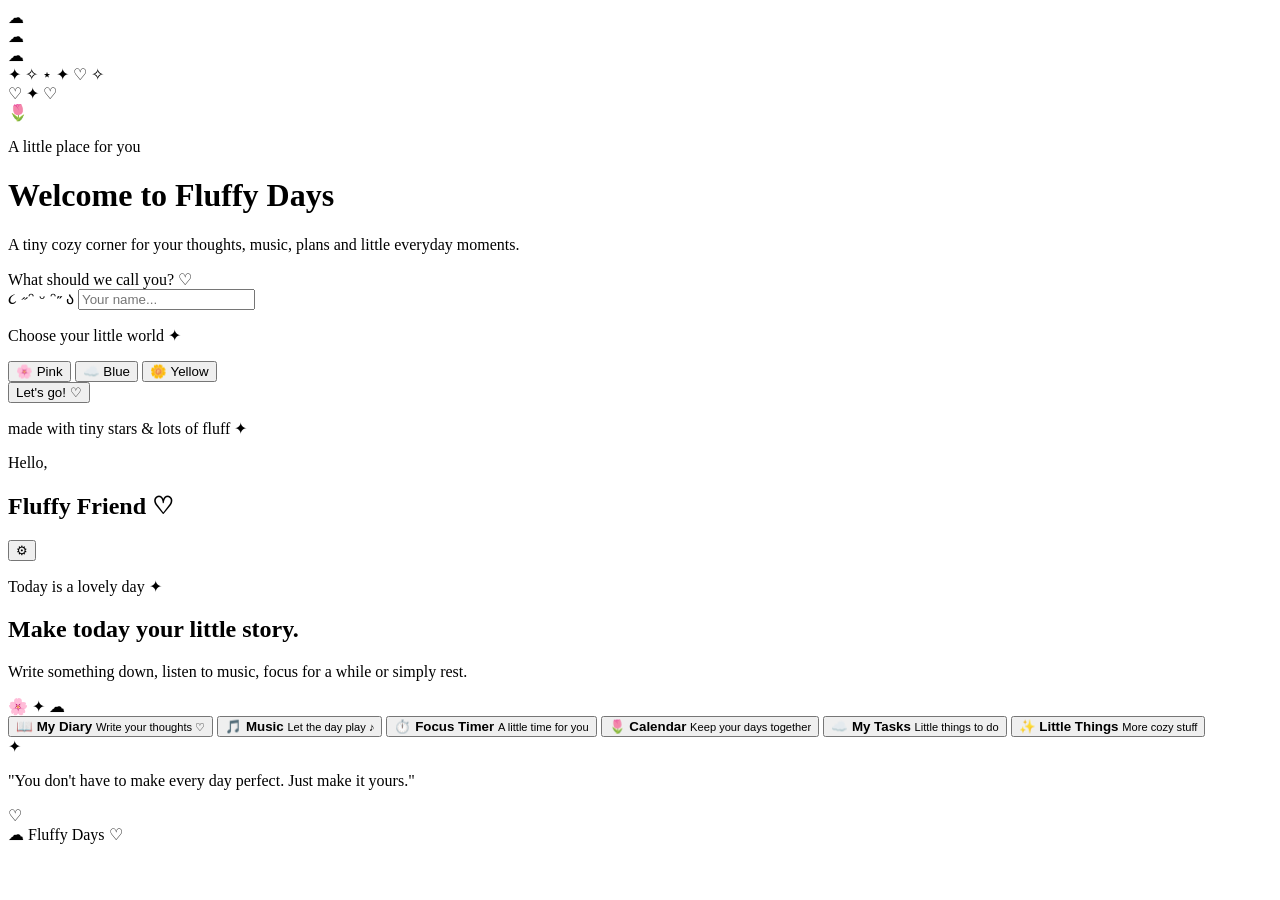
==== index.html @ b3030a85 "Add initial HTML structure for Fluffy Days" ====
<!DOCTYPE html>
<html lang="en">
<head>
    <meta charset="UTF-8">
    <meta name="viewport" content="width=device-width, initial-scale=1.0">

    <title>Fluffy Days ✦</title>

    <link rel="stylesheet" href="style.css">

    <link rel="preconnect" href="https://fonts.googleapis.com">
    <link rel="preconnect" href="https://fonts.gstatic.com" crossorigin>
    <link href="https://fonts.googleapis.com/css2?family=Fredoka:wght@400;500;600;700&family=Quicksand:wght@400;500;600;700&display=swap" rel="stylesheet">
</head>

<body>

    <!-- Floating decorations -->
    <div class="cloud cloud-one">☁</div>
    <div class="cloud cloud-two">☁</div>
    <div class="cloud cloud-three">☁</div>

    <div class="sparkles">
        <span>✦</span>
        <span>✧</span>
        <span>⋆</span>
        <span>✦</span>
        <span>♡</span>
        <span>✧</span>
    </div>

    <!-- Welcome screen -->
    <main class="welcome-screen" id="welcomeScreen">

        <div class="welcome-card">

            <div class="top-decoration">
                <span>♡</span>
                <span>✦</span>
                <span>♡</span>
            </div>

            <div class="flower">🌷</div>

            <p class="tiny-title">A little place for you</p>

            <h1>
                Welcome to
                <span>Fluffy Days</span>
            </h1>

            <p class="subtitle">
                A tiny cozy corner for your thoughts,
                music, plans and little everyday moments.
            </p>

            <!-- Name -->
            <div class="name-section">

                <label for="nameInput">
                    What should we call you? ♡
                </label>

                <div class="input-wrapper">
                    <span>૮ ˶ᵔ ᵕ ᵔ˶ ა</span>

                    <input
                        type="text"
                        id="nameInput"
                        placeholder="Your name..."
                        maxlength="20"
                        autocomplete="off"
                    >
                </div>

            </div>

            <!-- Theme -->
            <div class="theme-section">

                <p>Choose your little world ✦</p>

                <div class="theme-options">

                    <button
                        class="theme pink selected"
                        data-theme="pink"
                        aria-label="Pink theme"
                    >
                        <span class="theme-icon">🌸</span>
                        <span>Pink</span>
                    </button>

                    <button
                        class="theme blue"
                        data-theme="blue"
                        aria-label="Blue theme"
                    >
                        <span class="theme-icon">☁️</span>
                        <span>Blue</span>
                    </button>

                    <button
                        class="theme yellow"
                        data-theme="yellow"
                        aria-label="Yellow theme"
                    >
                        <span class="theme-icon">🌼</span>
                        <span>Yellow</span>
                    </button>

                </div>

            </div>

            <button class="enter-button" id="enterButton">
                <span>Let's go!</span>
                <span>♡</span>
            </button>

            <p class="little-note">
                made with tiny stars & lots of fluff ✦
            </p>

        </div>

    </main>


    <!-- Main application -->
    <main class="app hidden" id="app">

        <header class="app-header">

            <div>
                <p class="hello">Hello,</p>
                <h2 id="userGreeting">Fluffy Friend ♡</h2>
            </div>

            <button class="settings-button">
                ⚙
            </button>

        </header>


        <section class="hero-card">

            <div class="hero-text">

                <p id="dateText">Today is a lovely day ✦</p>

                <h1>
                    Make today
                    <span>your little story.</span>
                </h1>

                <p>
                    Write something down, listen to music,
                    focus for a while or simply rest.
                </p>

            </div>

            <div class="hero-decoration">
                🌸
                <span>✦</span>
                ☁
            </div>

        </section>


        <section class="feature-grid">

            <button class="feature-card diary-card">
                <span class="feature-icon">📖</span>
                <strong>My Diary</strong>
                <small>Write your thoughts ♡</small>
            </button>

            <button class="feature-card music-card">
                <span class="feature-icon">🎵</span>
                <strong>Music</strong>
                <small>Let the day play ♪</small>
            </button>

            <button class="feature-card timer-card">
                <span class="feature-icon">⏱️</span>
                <strong>Focus Timer</strong>
                <small>A little time for you</small>
            </button>

            <button class="feature-card calendar-card">
                <span class="feature-icon">🌷</span>
                <strong>Calendar</strong>
                <small>Keep your days together</small>
            </button>

            <button class="feature-card tasks-card">
                <span class="feature-icon">☁️</span>
                <strong>My Tasks</strong>
                <small>Little things to do</small>
            </button>

            <button class="feature-card misc-card">
                <span class="feature-icon">✨</span>
                <strong>Little Things</strong>
                <small>More cozy stuff</small>
            </button>

        </section>


        <section class="quote-card">

            <span class="quote-decoration">✦</span>

            <p>
                "You don't have to make every day perfect.
                Just make it yours."
            </p>

            <span class="quote-decoration">♡</span>

        </section>


        <footer>
            <span>☁</span>
            <span>Fluffy Days</span>
            <span>♡</span>
        </footer>

    </main>


    <script src="app.js"></script>

</body>
</html>
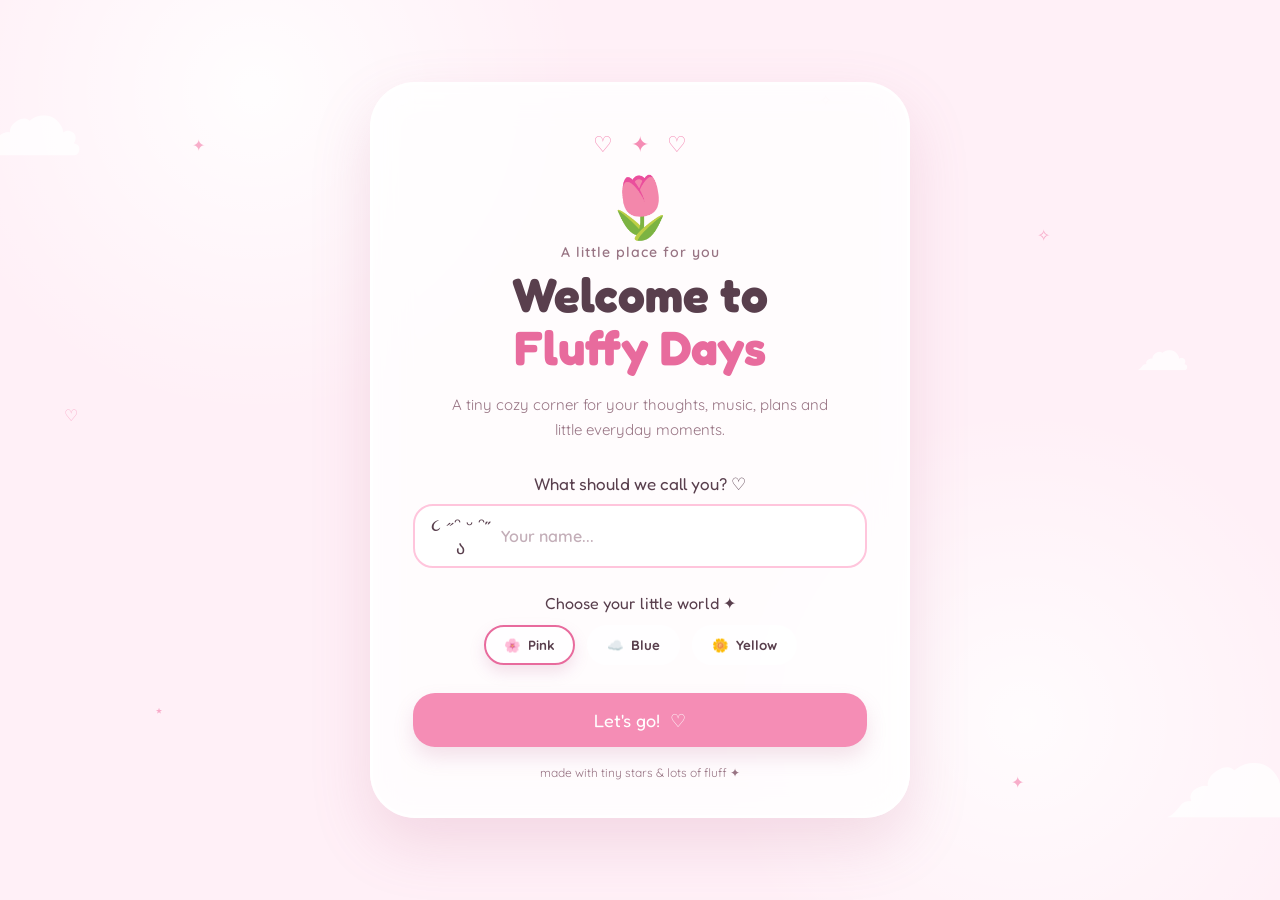
==== commit 154c45c5: "Update index.html" ====
--- a/index.html
+++ b/index.html
@@ -1,21 +1,41 @@
 <!DOCTYPE html>
 <html lang="en">
+
 <head>
+
     <meta charset="UTF-8">
-    <meta name="viewport" content="width=device-width, initial-scale=1.0">
+
+    <meta
+        name="viewport"
+        content="width=device-width, initial-scale=1.0"
+    >
 
     <title>Fluffy Days ✦</title>
 
     <link rel="stylesheet" href="style.css">
 
-    <link rel="preconnect" href="https://fonts.googleapis.com">
-    <link rel="preconnect" href="https://fonts.gstatic.com" crossorigin>
-    <link href="https://fonts.googleapis.com/css2?family=Fredoka:wght@400;500;600;700&family=Quicksand:wght@400;500;600;700&display=swap" rel="stylesheet">
+    <link
+        rel="preconnect"
+        href="https://fonts.googleapis.com"
+    >
+
+    <link
+        rel="preconnect"
+        href="https://fonts.gstatic.com"
+        crossorigin
+    >
+
+    <link
+        href="https://fonts.googleapis.com/css2?family=Fredoka:wght@400;500;600;700&family=Quicksand:wght@400;500;600;700&display=swap"
+        rel="stylesheet"
+    >
+
 </head>
 
 <body>
 
-    <!-- Floating decorations -->
+    <!-- Decorative clouds -->
+
     <div class="cloud cloud-one">☁</div>
     <div class="cloud cloud-two">☁</div>
     <div class="cloud cloud-three">☁</div>
@@ -29,8 +49,15 @@
         <span>✧</span>
     </div>
 
-    <!-- Welcome screen -->
-    <main class="welcome-screen" id="welcomeScreen">
+
+    <!-- =========================================
+         WELCOME SCREEN
+    ========================================== -->
+
+    <main
+        class="welcome-screen"
+        id="welcomeScreen"
+    >
 
         <div class="welcome-card">
 
@@ -40,9 +67,13 @@
                 <span>♡</span>
             </div>
 
-            <div class="flower">🌷</div>
-
-            <p class="tiny-title">A little place for you</p>
+            <div class="flower">
+                🌷
+            </div>
+
+            <p class="tiny-title">
+                A little place for you
+            </p>
 
             <h1>
                 Welcome to
@@ -54,7 +85,7 @@
                 music, plans and little everyday moments.
             </p>
 
-            <!-- Name -->
+
             <div class="name-section">
 
                 <label for="nameInput">
@@ -62,7 +93,10 @@
                 </label>
 
                 <div class="input-wrapper">
-                    <span>૮ ˶ᵔ ᵕ ᵔ˶ ა</span>
+
+                    <span>
+                        ૮ ˶ᵔ ᵕ ᵔ˶ ა
+                    </span>
 
                     <input
                         type="text"
@@ -71,41 +105,41 @@
                         maxlength="20"
                         autocomplete="off"
                     >
+
                 </div>
 
             </div>
 
-            <!-- Theme -->
+
             <div class="theme-section">
 
-                <p>Choose your little world ✦</p>
+                <p>
+                    Choose your little world ✦
+                </p>
 
                 <div class="theme-options">
 
                     <button
                         class="theme pink selected"
                         data-theme="pink"
-                        aria-label="Pink theme"
                     >
-                        <span class="theme-icon">🌸</span>
+                        🌸
                         <span>Pink</span>
                     </button>
 
                     <button
                         class="theme blue"
                         data-theme="blue"
-                        aria-label="Blue theme"
                     >
-                        <span class="theme-icon">☁️</span>
+                        ☁️
                         <span>Blue</span>
                     </button>
 
                     <button
                         class="theme yellow"
                         data-theme="yellow"
-                        aria-label="Yellow theme"
                     >
-                        <span class="theme-icon">🌼</span>
+                        🌼
                         <span>Yellow</span>
                     </button>
 
@@ -113,11 +147,16 @@
 
             </div>
 
-            <button class="enter-button" id="enterButton">
+
+            <button
+                class="enter-button"
+                id="enterButton"
+            >
                 <span>Let's go!</span>
                 <span>♡</span>
             </button>
 
+
             <p class="little-note">
                 made with tiny stars & lots of fluff ✦
             </p>
@@ -127,112 +166,659 @@
     </main>
 
 
-    <!-- Main application -->
-    <main class="app hidden" id="app">
+
+    <!-- =========================================
+         MAIN APP
+    ========================================== -->
+
+    <main
+        class="app hidden"
+        id="app"
+    >
 
         <header class="app-header">
 
             <div>
-                <p class="hello">Hello,</p>
-                <h2 id="userGreeting">Fluffy Friend ♡</h2>
-            </div>
-
-            <button class="settings-button">
+
+                <p class="hello">
+                    Hello,
+                </p>
+
+                <h2 id="userGreeting">
+                    Fluffy Friend ♡
+                </h2>
+
+            </div>
+
+            <button
+                class="settings-button"
+                id="settingsButton"
+            >
                 ⚙
             </button>
 
         </header>
 
 
-        <section class="hero-card">
-
-            <div class="hero-text">
-
-                <p id="dateText">Today is a lovely day ✦</p>
-
-                <h1>
-                    Make today
-                    <span>your little story.</span>
-                </h1>
+
+        <!-- =====================================
+             NAVIGATION
+        ====================================== -->
+
+        <nav class="main-nav">
+
+            <button
+                class="nav-button active"
+                data-page="home"
+            >
+                🏠
+                <span>Home</span>
+            </button>
+
+            <button
+                class="nav-button"
+                data-page="diary"
+            >
+                📖
+                <span>Diary</span>
+            </button>
+
+            <button
+                class="nav-button"
+                data-page="music"
+            >
+                🎵
+                <span>Music</span>
+            </button>
+
+            <button
+                class="nav-button"
+                data-page="timer"
+            >
+                ⏱️
+                <span>Timer</span>
+            </button>
+
+            <button
+                class="nav-button"
+                data-page="calendar"
+            >
+                📅
+                <span>Calendar</span>
+            </button>
+
+            <button
+                class="nav-button"
+                data-page="tasks"
+            >
+                📝
+                <span>Tasks</span>
+            </button>
+
+        </nav>
+
+
+
+        <!-- =====================================
+             HOME
+        ====================================== -->
+
+        <section
+            class="page active-page"
+            id="homePage"
+        >
+
+            <section class="hero-card">
+
+                <div class="hero-text">
+
+                    <p id="dateText">
+                        Today is a lovely day ✦
+                    </p>
+
+                    <h1>
+                        Make today
+                        <span>your little story.</span>
+                    </h1>
+
+                    <p>
+                        Write something down, listen to music,
+                        focus for a while or simply rest.
+                    </p>
+
+                </div>
+
+                <div class="hero-decoration">
+                    🌸
+                    <span>✦</span>
+                    ☁
+                </div>
+
+            </section>
+
+
+            <section class="feature-grid">
+
+                <button
+                    class="feature-card"
+                    data-page="diary"
+                >
+                    <span class="feature-icon">
+                        📖
+                    </span>
+
+                    <strong>
+                        My Diary
+                    </strong>
+
+                    <small>
+                        Write your thoughts ♡
+                    </small>
+                </button>
+
+
+                <button
+                    class="feature-card"
+                    data-page="music"
+                >
+                    <span class="feature-icon">
+                        🎵
+                    </span>
+
+                    <strong>
+                        Music
+                    </strong>
+
+                    <small>
+                        Let the day play ♪
+                    </small>
+                </button>
+
+
+                <button
+                    class="feature-card"
+                    data-page="timer"
+                >
+                    <span class="feature-icon">
+                        ⏱️
+                    </span>
+
+                    <strong>
+                        Focus Timer
+                    </strong>
+
+                    <small>
+                        A little time for you
+                    </small>
+                </button>
+
+
+                <button
+                    class="feature-card"
+                    data-page="calendar"
+                >
+                    <span class="feature-icon">
+                        🌷
+                    </span>
+
+                    <strong>
+                        Calendar
+                    </strong>
+
+                    <small>
+                        Keep your days together
+                    </small>
+                </button>
+
+
+                <button
+                    class="feature-card"
+                    data-page="tasks"
+                >
+                    <span class="feature-icon">
+                        ☁️
+                    </span>
+
+                    <strong>
+                        My Tasks
+                    </strong>
+
+                    <small>
+                        Little things to do
+                    </small>
+                </button>
+
+
+                <button
+                    class="feature-card"
+                    data-page="diary"
+                >
+                    <span class="feature-icon">
+                        ✨
+                    </span>
+
+                    <strong>
+                        Memories
+                    </strong>
+
+                    <small>
+                        Look back at your days
+                    </small>
+                </button>
+
+            </section>
+
+
+            <section class="quote-card">
+
+                <span>✦</span>
 
                 <p>
-                    Write something down, listen to music,
-                    focus for a while or simply rest.
+                    "You don't have to make every day perfect.
+                    Just make it yours."
                 </p>
 
-            </div>
-
-            <div class="hero-decoration">
-                🌸
-                <span>✦</span>
-                ☁
-            </div>
+                <span>♡</span>
+
+            </section>
 
         </section>
 
 
-        <section class="feature-grid">
-
-            <button class="feature-card diary-card">
-                <span class="feature-icon">📖</span>
-                <strong>My Diary</strong>
-                <small>Write your thoughts ♡</small>
+
+        <!-- =====================================
+             DIARY
+        ====================================== -->
+
+        <section
+            class="page"
+            id="diaryPage"
+        >
+
+            <div class="page-title">
+
+                <div>
+
+                    <p>
+                        Your little book of memories
+                    </p>
+
+                    <h1>
+                        My Diary 📖
+                    </h1>
+
+                </div>
+
+                <button
+                    class="primary-button"
+                    id="newEntryButton"
+                >
+                    + New Entry
+                </button>
+
+            </div>
+
+
+            <!-- Diary toolbar -->
+
+            <div class="diary-toolbar">
+
+                <div class="search-box">
+
+                    <span>🔍</span>
+
+                    <input
+                        type="text"
+                        id="diarySearch"
+                        placeholder="Search your memories..."
+                    >
+
+                </div>
+
+
+                <button
+                    class="filter-button"
+                    id="favoritesFilter"
+                >
+                    ⭐ Favorites
+                </button>
+
+            </div>
+
+
+            <!-- Diary entries -->
+
+            <div
+                class="diary-entries"
+                id="diaryEntries"
+            >
+
+            </div>
+
+
+            <!-- Empty diary -->
+
+            <div
+                class="empty-diary"
+                id="emptyDiary"
+            >
+
+                <div class="empty-cloud">
+                    ☁️
+                </div>
+
+                <h2>
+                    Your little book is empty ♡
+                </h2>
+
+                <p>
+                    Maybe today is the perfect day
+                    to write your first memory.
+                </p>
+
+                <button
+                    class="primary-button"
+                    id="emptyNewEntry"
+                >
+                    Write something ✍️
+                </button>
+
+            </div>
+
+        </section>
+
+
+
+        <!-- =====================================
+             MUSIC PLACEHOLDER
+        ====================================== -->
+
+        <section
+            class="page placeholder-page"
+            id="musicPage"
+        >
+
+            <div class="placeholder-icon">
+                🎵
+            </div>
+
+            <h1>
+                Music
+            </h1>
+
+            <p>
+                Your cozy music room is coming next ♡
+            </p>
+
+        </section>
+
+
+
+        <!-- =====================================
+             TIMER PLACEHOLDER
+        ====================================== -->
+
+        <section
+            class="page placeholder-page"
+            id="timerPage"
+        >
+
+            <div class="placeholder-icon">
+                ⏱️
+            </div>
+
+            <h1>
+                Focus Timer
+            </h1>
+
+            <p>
+                A peaceful little timer is coming next ♡
+            </p>
+
+        </section>
+
+
+
+        <!-- =====================================
+             CALENDAR PLACEHOLDER
+        ====================================== -->
+
+        <section
+            class="page placeholder-page"
+            id="calendarPage"
+        >
+
+            <div class="placeholder-icon">
+                📅
+            </div>
+
+            <h1>
+                Calendar
+            </h1>
+
+            <p>
+                Your tiny calendar is coming next ♡
+            </p>
+
+        </section>
+
+
+
+        <!-- =====================================
+             TASKS PLACEHOLDER
+        ====================================== -->
+
+        <section
+            class="page placeholder-page"
+            id="tasksPage"
+        >
+
+            <div class="placeholder-icon">
+                📝
+            </div>
+
+            <h1>
+                Tasks
+            </h1>
+
+            <p>
+                Your little task list is coming next ♡
+            </p>
+
+        </section>
+
+
+
+        <footer>
+
+            <span>☁</span>
+
+            <span>
+                Fluffy Days
+            </span>
+
+            <span>♡</span>
+
+        </footer>
+
+    </main>
+
+
+
+    <!-- =========================================
+         DIARY MODAL
+    ========================================== -->
+
+    <div
+        class="modal hidden"
+        id="diaryModal"
+    >
+
+        <div class="modal-card">
+
+            <button
+                class="close-button"
+                id="closeDiary"
+            >
+                ×
             </button>
 
-            <button class="feature-card music-card">
-                <span class="feature-icon">🎵</span>
-                <strong>Music</strong>
-                <small>Let the day play ♪</small>
-            </button>
-
-            <button class="feature-card timer-card">
-                <span class="feature-icon">⏱️</span>
-                <strong>Focus Timer</strong>
-                <small>A little time for you</small>
-            </button>
-
-            <button class="feature-card calendar-card">
-                <span class="feature-icon">🌷</span>
-                <strong>Calendar</strong>
-                <small>Keep your days together</small>
-            </button>
-
-            <button class="feature-card tasks-card">
-                <span class="feature-icon">☁️</span>
-                <strong>My Tasks</strong>
-                <small>Little things to do</small>
-            </button>
-
-            <button class="feature-card misc-card">
-                <span class="feature-icon">✨</span>
-                <strong>Little Things</strong>
-                <small>More cozy stuff</small>
-            </button>
-
-        </section>
-
-
-        <section class="quote-card">
-
-            <span class="quote-decoration">✦</span>
-
-            <p>
-                "You don't have to make every day perfect.
-                Just make it yours."
-            </p>
-
-            <span class="quote-decoration">♡</span>
-
-        </section>
-
-
-        <footer>
-            <span>☁</span>
-            <span>Fluffy Days</span>
-            <span>♡</span>
-        </footer>
-
-    </main>
+
+            <div class="modal-heading">
+
+                <span>
+                    🌷
+                </span>
+
+                <div>
+
+                    <p>
+                        A little page for you
+                    </p>
+
+                    <h2 id="modalTitle">
+                        New Memory
+                    </h2>
+
+                </div>
+
+            </div>
+
+
+            <!-- Title -->
+
+            <label>
+                Title
+            </label>
+
+            <input
+                class="diary-title-input"
+                id="entryTitle"
+                placeholder="Give this memory a name..."
+                maxlength="80"
+            >
+
+
+            <!-- Mood -->
+
+            <label>
+                How are you feeling? ♡
+            </label>
+
+            <div class="mood-options">
+
+                <button
+                    class="mood"
+                    data-mood="🥰"
+                >
+                    🥰
+                    <span>Happy</span>
+                </button>
+
+                <button
+                    class="mood"
+                    data-mood="😊"
+                >
+                    😊
+                    <span>Good</span>
+                </button>
+
+                <button
+                    class="mood"
+                    data-mood="😌"
+                >
+                    😌
+                    <span>Calm</span>
+                </button>
+
+                <button
+                    class="mood"
+                    data-mood="🥲"
+                >
+                    🥲
+                    <span>Emotional</span>
+                </button>
+
+                <button
+                    class="mood"
+                    data-mood="😔"
+                >
+                    😔
+                    <span>Sad</span>
+                </button>
+
+                <button
+                    class="mood"
+                    data-mood="😴"
+                >
+                    😴
+                    <span>Tired</span>
+                </button>
+
+            </div>
+
+
+            <!-- Date -->
+
+            <label>
+                Date
+            </label>
+
+            <input
+                type="date"
+                id="entryDate"
+            >
+
+
+            <!-- Tags -->
+
+            <label>
+                Tags
+                <small>
+                    separate with commas
+                </small>
+            </label>
+
+            <input
+                class="diary-title-input"
+                id="entryTags"
+                placeholder="school, friends, art..."
+            >
+
+
+            <!-- Content -->
+
+            <label>
+                Your thoughts
+            </label>
+
+            <textarea
+                id="entryContent"
+                placeholder="Dear diary... ♡"
+            ></textarea>
+
+
+            <div class="modal-bottom">
+
+                <button
+                    class="favorite-toggle"
+                    id="favoriteToggle"
+                >
+                    ☆ Add to favorites
+                </button>
+
+                <button
+                    class="primary-button"
+                    id="saveEntry"
+                >
+                    Save Memory ♡
+                </button>
+
+            </div>
+
+        </div>
+
+    </div>
 
 
     <script src="app.js"></script>
--- a/style.css
+++ b/style.css
@@ -0,0 +1,805 @@
+* {
+    box-sizing: border-box;
+    margin: 0;
+    padding: 0;
+}
+
+:root {
+    --background: #fff0f7;
+    --card: rgba(255, 255, 255, 0.78);
+    --primary: #f58db5;
+    --secondary: #ffc5dc;
+    --accent: #e86b9d;
+    --text: #593f4d;
+    --soft-text: #987483;
+    --shadow: rgba(191, 100, 139, 0.18);
+    --cloud: rgba(255, 255, 255, 0.75);
+}
+
+body {
+    min-height: 100vh;
+    font-family: "Quicksand", sans-serif;
+    color: var(--text);
+
+    background:
+        radial-gradient(circle at 20% 10%, rgba(255,255,255,.9), transparent 25%),
+        radial-gradient(circle at 80% 80%, rgba(255,255,255,.8), transparent 25%),
+        var(--background);
+
+    overflow-x: hidden;
+
+    transition:
+        background .6s ease,
+        color .6s ease;
+}
+
+
+/* =========================
+   THEMES
+========================= */
+
+body.theme-blue {
+    --background: #eaf6ff;
+    --primary: #82c9f5;
+    --secondary: #c8eaff;
+    --accent: #4ca8df;
+    --text: #3d5261;
+    --soft-text: #708a9b;
+    --shadow: rgba(76, 168, 223, .18);
+}
+
+body.theme-yellow {
+    --background: #fff8d9;
+    --primary: #f6cf63;
+    --secondary: #ffeaa7;
+    --accent: #e7b832;
+    --text: #625536;
+    --soft-text: #96865e;
+    --shadow: rgba(220, 175, 45, .2);
+}
+
+
+/* =========================
+   WELCOME SCREEN
+========================= */
+
+.welcome-screen {
+    min-height: 100vh;
+
+    display: flex;
+    align-items: center;
+    justify-content: center;
+
+    padding: 30px 20px;
+
+    position: relative;
+    z-index: 2;
+}
+
+.welcome-card {
+    width: min(540px, 100%);
+
+    padding: 45px 40px 35px;
+
+    background: var(--card);
+
+    border: 3px solid rgba(255,255,255,.8);
+
+    border-radius: 45px;
+
+    box-shadow:
+        0 25px 60px var(--shadow),
+        inset 0 0 30px rgba(255,255,255,.5);
+
+    backdrop-filter: blur(18px);
+
+    text-align: center;
+
+    animation: cardAppear .9s ease;
+}
+
+@keyframes cardAppear {
+
+    from {
+        opacity: 0;
+        transform: translateY(30px) scale(.95);
+    }
+
+    to {
+        opacity: 1;
+        transform: translateY(0) scale(1);
+    }
+}
+
+
+.top-decoration {
+    display: flex;
+    justify-content: center;
+    gap: 18px;
+
+    color: var(--primary);
+
+    font-size: 22px;
+
+    margin-bottom: 10px;
+}
+
+.flower {
+    font-size: 60px;
+
+    animation: float 3s ease-in-out infinite;
+}
+
+@keyframes float {
+
+    0%, 100% {
+        transform: translateY(0) rotate(-3deg);
+    }
+
+    50% {
+        transform: translateY(-8px) rotate(3deg);
+    }
+}
+
+.tiny-title {
+    color: var(--soft-text);
+
+    font-size: 14px;
+    font-weight: 600;
+
+    letter-spacing: 1px;
+
+    margin-bottom: 7px;
+}
+
+h1 {
+    font-family: "Fredoka", sans-serif;
+
+    font-size: clamp(32px, 7vw, 48px);
+
+    line-height: 1.1;
+
+    margin-bottom: 18px;
+}
+
+h1 span {
+    display: block;
+    color: var(--accent);
+}
+
+.subtitle {
+    max-width: 390px;
+    margin: auto;
+
+    line-height: 1.7;
+
+    color: var(--soft-text);
+
+    font-size: 15px;
+}
+
+
+/* =========================
+   NAME
+========================= */
+
+.name-section {
+    margin-top: 30px;
+}
+
+.name-section label {
+    display: block;
+
+    font-family: "Fredoka", sans-serif;
+
+    font-size: 17px;
+
+    margin-bottom: 10px;
+}
+
+.input-wrapper {
+    display: flex;
+    align-items: center;
+
+    gap: 10px;
+
+    padding: 7px 15px;
+
+    background: white;
+
+    border: 2px solid var(--secondary);
+
+    border-radius: 20px;
+
+    transition: .25s ease;
+}
+
+.input-wrapper:focus-within {
+    transform: translateY(-2px);
+
+    border-color: var(--primary);
+
+    box-shadow: 0 8px 20px var(--shadow);
+}
+
+.input-wrapper span {
+    font-size: 18px;
+}
+
+.input-wrapper input {
+    width: 100%;
+
+    border: none;
+    outline: none;
+
+    background: transparent;
+
+    color: var(--text);
+
+    font-family: "Quicksand", sans-serif;
+    font-size: 16px;
+    font-weight: 600;
+}
+
+.input-wrapper input::placeholder {
+    color: #c3aeb8;
+}
+
+
+/* =========================
+   THEMES
+========================= */
+
+.theme-section {
+    margin-top: 25px;
+}
+
+.theme-section > p {
+    font-family: "Fredoka", sans-serif;
+
+    margin-bottom: 12px;
+}
+
+.theme-options {
+    display: flex;
+
+    justify-content: center;
+
+    gap: 12px;
+}
+
+.theme {
+    border: 2px solid transparent;
+
+    background: rgba(255,255,255,.7);
+
+    border-radius: 20px;
+
+    padding: 10px 18px;
+
+    font-family: "Quicksand", sans-serif;
+
+    font-weight: 700;
+
+    color: var(--text);
+
+    cursor: pointer;
+
+    display: flex;
+    align-items: center;
+    gap: 7px;
+
+    transition: .25s ease;
+}
+
+.theme:hover {
+    transform: translateY(-4px);
+}
+
+.theme.selected {
+    border-color: var(--accent);
+
+    box-shadow:
+        0 7px 15px var(--shadow);
+}
+
+.theme-icon {
+    font-size: 20px;
+}
+
+
+/* =========================
+   ENTER BUTTON
+========================= */
+
+.enter-button {
+    width: 100%;
+
+    margin-top: 28px;
+
+    padding: 16px;
+
+    border: none;
+
+    border-radius: 22px;
+
+    background: var(--primary);
+
+    color: white;
+
+    font-family: "Fredoka", sans-serif;
+
+    font-size: 18px;
+
+    cursor: pointer;
+
+    box-shadow: 0 10px 20px var(--shadow);
+
+    transition: .25s ease;
+
+    display: flex;
+    justify-content: center;
+    gap: 10px;
+}
+
+.enter-button:hover {
+    transform: translateY(-4px) scale(1.01);
+
+    box-shadow: 0 15px 25px var(--shadow);
+}
+
+.enter-button:active {
+    transform: scale(.97);
+}
+
+.little-note {
+    margin-top: 18px;
+
+    color: var(--soft-text);
+
+    font-size: 12px;
+}
+
+
+/* =========================
+   DECORATIONS
+========================= */
+
+.cloud {
+    position: fixed;
+
+    color: var(--cloud);
+
+    font-size: 110px;
+
+    pointer-events: none;
+
+    z-index: 0;
+
+    animation: cloudFloat 8s ease-in-out infinite;
+}
+
+.cloud-one {
+    top: 5%;
+    left: -25px;
+}
+
+.cloud-two {
+    bottom: 5%;
+    right: -30px;
+
+    font-size: 150px;
+
+    animation-delay: 2s;
+}
+
+.cloud-three {
+    top: 35%;
+    right: 7%;
+
+    font-size: 55px;
+
+    animation-delay: 4s;
+}
+
+@keyframes cloudFloat {
+
+    0%, 100% {
+        transform: translateX(0);
+    }
+
+    50% {
+        transform: translateX(18px);
+    }
+}
+
+.sparkles span {
+    position: fixed;
+
+    color: var(--primary);
+
+    opacity: .7;
+
+    animation: sparkle 3s ease-in-out infinite;
+
+    z-index: 1;
+
+    pointer-events: none;
+}
+
+.sparkles span:nth-child(1) {
+    top: 15%;
+    left: 15%;
+}
+
+.sparkles span:nth-child(2) {
+    top: 25%;
+    right: 18%;
+    animation-delay: 1s;
+}
+
+.sparkles span:nth-child(3) {
+    bottom: 20%;
+    left: 12%;
+    animation-delay: 1.5s;
+}
+
+.sparkles span:nth-child(4) {
+    bottom: 12%;
+    right: 20%;
+    animation-delay: 2s;
+}
+
+.sparkles span:nth-child(5) {
+    top: 45%;
+    left: 5%;
+    animation-delay: .5s;
+}
+
+.sparkles span:nth-child(6) {
+    top: 10%;
+    right: 35%;
+    animation-delay: 2.5s;
+}
+
+@keyframes sparkle {
+
+    0%, 100% {
+        opacity: .25;
+        transform: scale(.7) rotate(0);
+    }
+
+    50% {
+        opacity: 1;
+        transform: scale(1.3) rotate(20deg);
+    }
+}
+
+
+/* =========================
+   MAIN APP
+========================= */
+
+.hidden {
+    display: none !important;
+}
+
+.app {
+    width: min(1100px, 92%);
+
+    margin: auto;
+
+    padding: 35px 0 50px;
+
+    animation: appAppear .7s ease;
+}
+
+@keyframes appAppear {
+
+    from {
+        opacity: 0;
+        transform: translateY(20px);
+    }
+
+    to {
+        opacity: 1;
+        transform: translateY(0);
+    }
+}
+
+.app-header {
+    display: flex;
+
+    align-items: center;
+
+    justify-content: space-between;
+
+    margin-bottom: 25px;
+}
+
+.hello {
+    color: var(--soft-text);
+
+    font-size: 14px;
+}
+
+.app-header h2 {
+    font-family: "Fredoka", sans-serif;
+
+    font-size: 30px;
+}
+
+.settings-button {
+    border: none;
+
+    width: 45px;
+    height: 45px;
+
+    border-radius: 50%;
+
+    background: var(--card);
+
+    color: var(--text);
+
+    font-size: 20px;
+
+    cursor: pointer;
+
+    box-shadow: 0 7px 20px var(--shadow);
+}
+
+
+/* HERO */
+
+.hero-card {
+    position: relative;
+
+    overflow: hidden;
+
+    display: flex;
+
+    justify-content: space-between;
+
+    align-items: center;
+
+    padding: 35px;
+
+    min-height: 220px;
+
+    border-radius: 35px;
+
+    background:
+        linear-gradient(
+            135deg,
+            rgba(255,255,255,.9),
+            rgba(255,255,255,.45)
+        );
+
+    border: 2px solid rgba(255,255,255,.8);
+
+    box-shadow: 0 15px 35px var(--shadow);
+}
+
+.hero-text {
+    max-width: 650px;
+}
+
+.hero-text > p:first-child {
+    color: var(--accent);
+
+    font-weight: 700;
+
+    margin-bottom: 10px;
+}
+
+.hero-text h1 {
+    font-size: clamp(28px, 5vw, 44px);
+}
+
+.hero-text h1 span {
+    display: inline;
+}
+
+.hero-text > p:last-child {
+    color: var(--soft-text);
+
+    line-height: 1.6;
+}
+
+.hero-decoration {
+    font-size: 75px;
+
+    position: relative;
+
+    animation: float 4s ease-in-out infinite;
+}
+
+.hero-decoration span {
+    font-size: 20px;
+}
+
+
+/* FEATURES */
+
+.feature-grid {
+    display: grid;
+
+    grid-template-columns: repeat(3, 1fr);
+
+    gap: 18px;
+
+    margin-top: 22px;
+}
+
+.feature-card {
+    min-height: 155px;
+
+    border: 2px solid rgba(255,255,255,.8);
+
+    border-radius: 28px;
+
+    background: rgba(255,255,255,.68);
+
+    box-shadow: 0 10px 25px var(--shadow);
+
+    padding: 23px;
+
+    text-align: left;
+
+    cursor: pointer;
+
+    color: var(--text);
+
+    font-family: "Quicksand", sans-serif;
+
+    transition: .3s ease;
+
+    display: flex;
+
+    flex-direction: column;
+
+    justify-content: center;
+}
+
+.feature-card:hover {
+    transform: translateY(-7px) rotate(-1deg);
+
+    box-shadow: 0 17px 30px var(--shadow);
+}
+
+.feature-icon {
+    font-size: 35px;
+
+    margin-bottom: 10px;
+}
+
+.feature-card strong {
+    font-family: "Fredoka", sans-serif;
+
+    font-size: 19px;
+}
+
+.feature-card small {
+    color: var(--soft-text);
+
+    margin-top: 4px;
+}
+
+
+/* QUOTE */
+
+.quote-card {
+    margin-top: 22px;
+
+    padding: 25px;
+
+    border-radius: 28px;
+
+    background: var(--secondary);
+
+    color: var(--text);
+
+    display: flex;
+
+    justify-content: center;
+
+    align-items: center;
+
+    gap: 20px;
+
+    text-align: center;
+
+    font-family: "Fredoka", sans-serif;
+
+    font-size: 17px;
+}
+
+.quote-decoration {
+    font-size: 22px;
+
+    color: var(--accent);
+}
+
+
+/* FOOTER */
+
+footer {
+    display: flex;
+
+    justify-content: center;
+
+    gap: 10px;
+
+    margin-top: 30px;
+
+    color: var(--soft-text);
+
+    font-size: 13px;
+}
+
+
+/* =========================
+   MOBILE
+========================= */
+
+@media (max-width: 700px) {
+
+    .welcome-card {
+        padding: 35px 22px 28px;
+
+        border-radius: 35px;
+    }
+
+    .theme-options {
+        gap: 7px;
+    }
+
+    .theme {
+        padding: 9px 12px;
+    }
+
+    .hero-card {
+        flex-direction: column;
+
+        align-items: flex-start;
+
+        gap: 15px;
+
+        padding: 28px;
+    }
+
+    .hero-decoration {
+        align-self: flex-end;
+
+        font-size: 55px;
+    }
+
+    .feature-grid {
+        grid-template-columns: repeat(2, 1fr);
+
+        gap: 12px;
+    }
+
+    .feature-card {
+        min-height: 135px;
+
+        padding: 18px;
+    }
+
+    .quote-card {
+        font-size: 14px;
+    }
+}
+
+@media (max-width: 430px) {
+
+    .feature-grid {
+        grid-template-columns: 1fr;
+    }
+
+    .theme {
+        flex-direction: column;
+
+        padding: 10px 15px;
+    }
+}
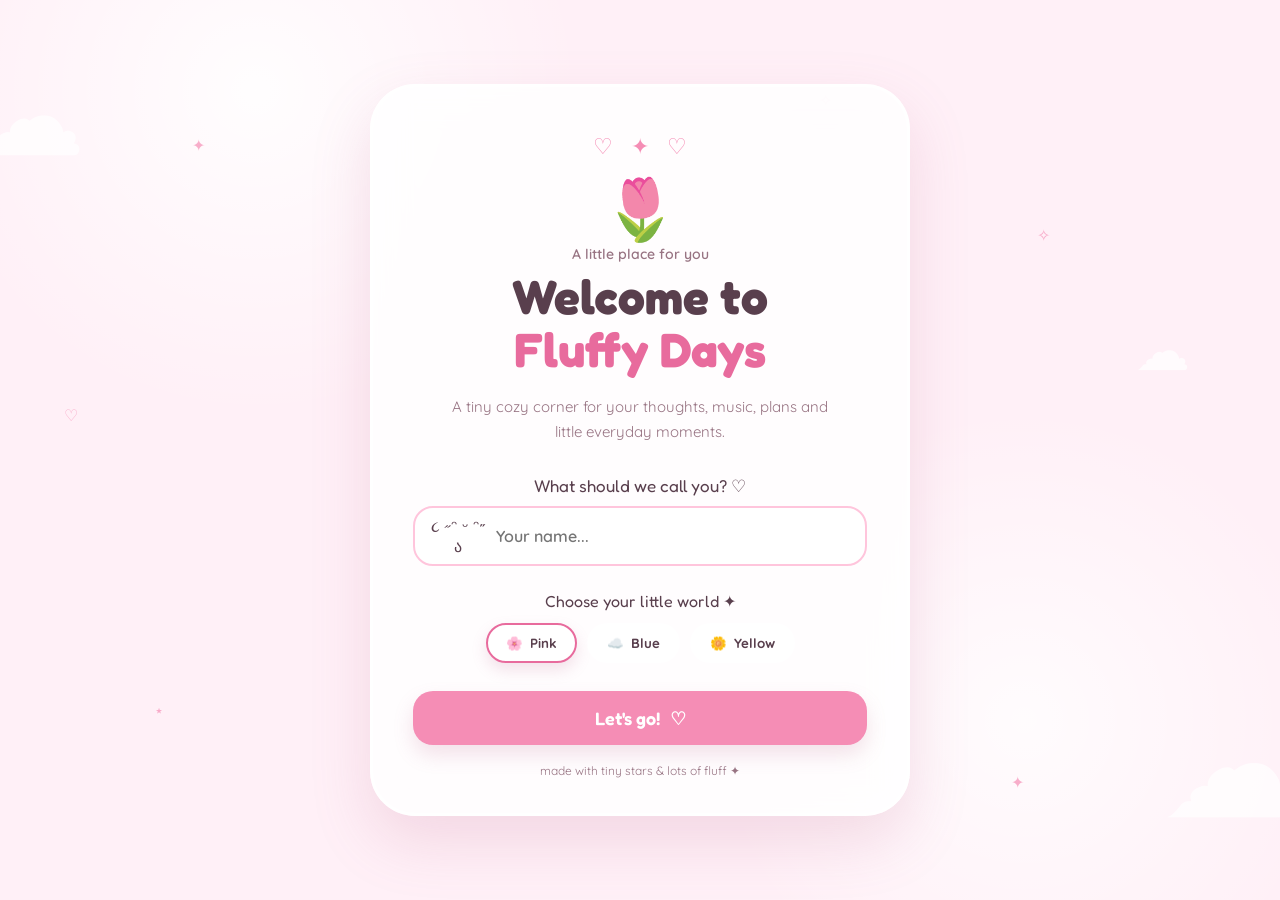
==== commit 71fbe23a: "Update index.html" ====
--- a/index.html
+++ b/index.html
@@ -14,10 +14,7 @@
 
     <link rel="stylesheet" href="style.css">
 
-    <link
-        rel="preconnect"
-        href="https://fonts.googleapis.com"
-    >
+    <link rel="preconnect" href="https://fonts.googleapis.com">
 
     <link
         rel="preconnect"
@@ -32,22 +29,36 @@
 
 </head>
 
+
 <body>
 
-    <!-- Decorative clouds -->
+    <!-- =========================================
+         DECORATIONS
+    ========================================== -->
 
     <div class="cloud cloud-one">☁</div>
+
     <div class="cloud cloud-two">☁</div>
+
     <div class="cloud cloud-three">☁</div>
 
+
     <div class="sparkles">
+
         <span>✦</span>
+
         <span>✧</span>
+
         <span>⋆</span>
+
         <span>✦</span>
+
         <span>♡</span>
+
         <span>✧</span>
+
     </div>
+
 
 
     <!-- =========================================
@@ -62,41 +73,62 @@
         <div class="welcome-card">
 
             <div class="top-decoration">
+
                 <span>♡</span>
+
                 <span>✦</span>
+
                 <span>♡</span>
-            </div>
+
+            </div>
+
 
             <div class="flower">
                 🌷
             </div>
+
 
             <p class="tiny-title">
                 A little place for you
             </p>
 
+
             <h1>
+
                 Welcome to
-                <span>Fluffy Days</span>
+
+                <span>
+                    Fluffy Days
+                </span>
+
             </h1>
 
+
             <p class="subtitle">
+
                 A tiny cozy corner for your thoughts,
                 music, plans and little everyday moments.
+
             </p>
 
 
+            <!-- NAME -->
+
             <div class="name-section">
 
                 <label for="nameInput">
+
                     What should we call you? ♡
+
                 </label>
+
 
                 <div class="input-wrapper">
 
                     <span>
                         ૮ ˶ᵔ ᵕ ᵔ˶ ა
                     </span>
+
 
                     <input
                         type="text"
@@ -111,11 +143,15 @@
             </div>
 
 
+
+            <!-- THEME -->
+
             <div class="theme-section">
 
                 <p>
                     Choose your little world ✦
                 </p>
+
 
                 <div class="theme-options">
 
@@ -123,42 +159,71 @@
                         class="theme pink selected"
                         data-theme="pink"
                     >
+
                         🌸
-                        <span>Pink</span>
+
+                        <span>
+                            Pink
+                        </span>
+
                     </button>
+
 
                     <button
                         class="theme blue"
                         data-theme="blue"
                     >
+
                         ☁️
-                        <span>Blue</span>
+
+                        <span>
+                            Blue
+                        </span>
+
                     </button>
+
 
                     <button
                         class="theme yellow"
                         data-theme="yellow"
                     >
+
                         🌼
-                        <span>Yellow</span>
+
+                        <span>
+                            Yellow
+                        </span>
+
                     </button>
 
                 </div>
 
             </div>
 
+
+
+            <!-- ENTER -->
 
             <button
                 class="enter-button"
                 id="enterButton"
             >
-                <span>Let's go!</span>
-                <span>♡</span>
+
+                <span>
+                    Let's go!
+                </span>
+
+                <span>
+                    ♡
+                </span>
+
             </button>
 
 
             <p class="little-note">
+
                 made with tiny stars & lots of fluff ✦
+
             </p>
 
         </div>
@@ -176,6 +241,9 @@
         id="app"
     >
 
+
+        <!-- HEADER -->
+
         <header class="app-header">
 
             <div>
@@ -184,17 +252,21 @@
                     Hello,
                 </p>
 
+
                 <h2 id="userGreeting">
                     Fluffy Friend ♡
                 </h2>
 
             </div>
+
 
             <button
                 class="settings-button"
                 id="settingsButton"
             >
+
                 ⚙
+
             </button>
 
         </header>
@@ -206,53 +278,89 @@
         ====================================== -->
 
         <nav class="main-nav">
+
 
             <button
                 class="nav-button active"
                 data-page="home"
             >
+
                 🏠
-                <span>Home</span>
+
+                <span>
+                    Home
+                </span>
+
             </button>
+
 
             <button
                 class="nav-button"
                 data-page="diary"
             >
+
                 📖
-                <span>Diary</span>
+
+                <span>
+                    Diary
+                </span>
+
             </button>
+
 
             <button
                 class="nav-button"
                 data-page="music"
             >
+
                 🎵
-                <span>Music</span>
+
+                <span>
+                    Music
+                </span>
+
             </button>
+
 
             <button
                 class="nav-button"
                 data-page="timer"
             >
+
                 ⏱️
-                <span>Timer</span>
+
+                <span>
+                    Timer
+                </span>
+
             </button>
+
 
             <button
                 class="nav-button"
                 data-page="calendar"
             >
+
                 📅
-                <span>Calendar</span>
+
+                <span>
+                    Calendar
+                </span>
+
             </button>
+
 
             <button
                 class="nav-button"
                 data-page="tasks"
             >
+
                 📝
-                <span>Tasks</span>
+
+                <span>
+                    Tasks
+                </span>
+
             </button>
 
         </nav>
@@ -268,6 +376,7 @@
             id="homePage"
         >
 
+
             <section class="hero-card">
 
                 <div class="hero-text">
@@ -276,149 +385,212 @@
                         Today is a lovely day ✦
                     </p>
 
+
                     <h1>
+
                         Make today
-                        <span>your little story.</span>
+
+                        <span>
+                            your little story.
+                        </span>
+
                     </h1>
 
+
                     <p>
-                        Write something down, listen to music,
-                        focus for a while or simply rest.
+
+                        Write something down,
+                        listen to music,
+                        focus for a while
+                        or simply rest.
+
                     </p>
 
                 </div>
 
+
                 <div class="hero-decoration">
+
                     🌸
-                    <span>✦</span>
+
+                    <span>
+                        ✦
+                    </span>
+
                     ☁
+
                 </div>
 
             </section>
 
 
+
+            <!-- FEATURE CARDS -->
+
             <section class="feature-grid">
+
 
                 <button
                     class="feature-card"
                     data-page="diary"
                 >
+
                     <span class="feature-icon">
                         📖
                     </span>
 
+
                     <strong>
                         My Diary
                     </strong>
 
+
                     <small>
                         Write your thoughts ♡
                     </small>
+
                 </button>
+
 
 
                 <button
                     class="feature-card"
                     data-page="music"
                 >
+
                     <span class="feature-icon">
                         🎵
                     </span>
 
+
                     <strong>
                         Music
                     </strong>
 
+
                     <small>
                         Let the day play ♪
                     </small>
+
                 </button>
+
 
 
                 <button
                     class="feature-card"
                     data-page="timer"
                 >
+
                     <span class="feature-icon">
                         ⏱️
                     </span>
 
+
                     <strong>
                         Focus Timer
                     </strong>
 
+
                     <small>
                         A little time for you
                     </small>
+
                 </button>
+
 
 
                 <button
                     class="feature-card"
                     data-page="calendar"
                 >
+
                     <span class="feature-icon">
                         🌷
                     </span>
 
+
                     <strong>
                         Calendar
                     </strong>
 
+
                     <small>
                         Keep your days together
                     </small>
+
                 </button>
+
 
 
                 <button
                     class="feature-card"
                     data-page="tasks"
                 >
+
                     <span class="feature-icon">
                         ☁️
                     </span>
 
+
                     <strong>
                         My Tasks
                     </strong>
 
+
                     <small>
                         Little things to do
                     </small>
+
                 </button>
+
 
 
                 <button
                     class="feature-card"
                     data-page="diary"
                 >
+
                     <span class="feature-icon">
                         ✨
                     </span>
 
+
                     <strong>
                         Memories
                     </strong>
 
+
                     <small>
                         Look back at your days
                     </small>
+
                 </button>
 
             </section>
 
 
+
+            <!-- QUOTE -->
+
             <section class="quote-card">
 
-                <span>✦</span>
+                <span>
+                    ✦
+                </span>
+
 
                 <p>
-                    "You don't have to make every day perfect.
+
+                    "You don't have to make
+                    every day perfect.
                     Just make it yours."
+
                 </p>
 
-                <span>♡</span>
+
+                <span>
+                    ♡
+                </span>
 
             </section>
 
@@ -435,6 +607,7 @@
             id="diaryPage"
         >
 
+
             <div class="page-title">
 
                 <div>
@@ -443,29 +616,37 @@
                         Your little book of memories
                     </p>
 
+
                     <h1>
                         My Diary 📖
                     </h1>
 
                 </div>
+
 
                 <button
                     class="primary-button"
                     id="newEntryButton"
                 >
+
                     + New Entry
+
                 </button>
 
             </div>
 
 
-            <!-- Diary toolbar -->
+
+            <!-- SEARCH -->
 
             <div class="diary-toolbar">
 
                 <div class="search-box">
 
-                    <span>🔍</span>
+                    <span>
+                        🔍
+                    </span>
+
 
                     <input
                         type="text"
@@ -480,23 +661,26 @@
                     class="filter-button"
                     id="favoritesFilter"
                 >
+
                     ⭐ Favorites
+
                 </button>
 
             </div>
 
 
-            <!-- Diary entries -->
+
+            <!-- ENTRIES -->
 
             <div
                 class="diary-entries"
                 id="diaryEntries"
             >
-
-            </div>
-
-
-            <!-- Empty diary -->
+            </div>
+
+
+
+            <!-- EMPTY -->
 
             <div
                 class="empty-diary"
@@ -507,20 +691,27 @@
                     ☁️
                 </div>
 
+
                 <h2>
                     Your little book is empty ♡
                 </h2>
 
+
                 <p>
+
                     Maybe today is the perfect day
                     to write your first memory.
+
                 </p>
+
 
                 <button
                     class="primary-button"
                     id="emptyNewEntry"
                 >
+
                     Write something ✍️
+
                 </button>
 
             </div>
@@ -530,298 +721,355 @@
 
 
         <!-- =====================================
-             MUSIC PLACEHOLDER
+             MUSIC
         ====================================== -->
 
         <section
-            class="page placeholder-page"
+            class="page"
             id="musicPage"
         >
 
-            <div class="placeholder-icon">
-                🎵
-            </div>
-
-            <h1>
-                Music
-            </h1>
-
-            <p>
-                Your cozy music room is coming next ♡
-            </p>
+
+            <div class="page-title">
+
+                <div>
+
+                    <p>
+                        A soundtrack for your little world
+                    </p>
+
+
+                    <h1>
+                        My Music 🎵
+                    </h1>
+
+                </div>
+
+            </div>
+
+
+
+            <div class="music-container">
+
+
+                <div class="music-player-card">
+
+
+                    <div class="music-art">
+
+                        <div class="music-disc">
+                            ♪
+                        </div>
+
+                        <span>
+                            ♡
+                        </span>
+
+                    </div>
+
+
+                    <div class="music-info">
+
+                        <p>
+                            Your cozy music corner
+                        </p>
+
+
+                        <h2>
+                            Play something lovely ♡
+                        </h2>
+
+
+                        <small>
+                            Open Spotify and let
+                            your favorite songs play.
+                        </small>
+
+                    </div>
+
+
+                    <a
+                        class="spotify-button"
+                        href="https://open.spotify.com/"
+                        target="_blank"
+                        rel="noopener noreferrer"
+                    >
+
+                        <span>
+                            🎧
+                        </span>
+
+                        Open Spotify
+
+                        <span>
+                            ↗
+                        </span>
+
+                    </a>
+
+                </div>
+
+
+
+                <div class="music-mini-grid">
+
+
+                    <div class="music-mini-card">
+
+                        <span>
+                            🌙
+                        </span>
+
+                        <strong>
+                            Night
+                        </strong>
+
+                        <small>
+                            Soft & peaceful
+                        </small>
+
+                    </div>
+
+
+                    <div class="music-mini-card">
+
+                        <span>
+                            ☀️
+                        </span>
+
+                        <strong>
+                            Morning
+                        </strong>
+
+                        <small>
+                            Happy beginnings
+                        </small>
+
+                    </div>
+
+
+                    <div class="music-mini-card">
+
+                        <span>
+                            🌧️
+                        </span>
+
+                        <strong>
+                            Rainy Day
+                        </strong>
+
+                        <small>
+                            Cozy atmosphere
+                        </small>
+
+                    </div>
+
+
+                </div>
+
+            </div>
 
         </section>
 
 
 
         <!-- =====================================
-             TIMER PLACEHOLDER
+             TIMER
         ====================================== -->
 
         <section
-            class="page placeholder-page"
+            class="page"
             id="timerPage"
         >
 
-            <div class="placeholder-icon">
-                ⏱️
-            </div>
-
-            <h1>
-                Focus Timer
-            </h1>
-
-            <p>
-                A peaceful little timer is coming next ♡
-            </p>
+
+            <div class="page-title">
+
+                <div>
+
+                    <p>
+                        One little step at a time
+                    </p>
+
+
+                    <h1>
+                        Focus Timer ⏱️
+                    </h1>
+
+                </div>
+
+            </div>
+
+
+
+            <div class="timer-container">
+
+
+                <div class="timer-card">
+
+
+                    <div class="timer-decoration">
+                        ✦
+                    </div>
+
+
+                    <p
+                        id="timerMode"
+                        class="timer-mode"
+                    >
+                        Focus time
+                    </p>
+
+
+                    <div
+                        id="timerDisplay"
+                        class="timer-display"
+                    >
+                        25:00
+                    </div>
+
+
+                    <p
+                        id="timerMessage"
+                        class="timer-message"
+                    >
+                        Ready when you are ♡
+                    </p>
+
+
+
+                    <!-- PRESETS -->
+
+                    <div class="timer-presets">
+
+
+                        <button
+                            class="timer-preset active"
+                            data-minutes="25"
+                        >
+                            25 min
+                        </button>
+
+
+                        <button
+                            class="timer-preset"
+                            data-minutes="15"
+                        >
+                            15 min
+                        </button>
+
+
+                        <button
+                            class="timer-preset"
+                            data-minutes="5"
+                        >
+                            5 min
+                        </button>
+
+                    </div>
+
+
+
+                    <!-- CONTROLS -->
+
+                    <div class="timer-controls">
+
+
+                        <button
+                            id="startTimer"
+                            class="primary-button"
+                        >
+
+                            ▶ Start
+
+                        </button>
+
+
+                        <button
+                            id="pauseTimer"
+                            class="secondary-button"
+                        >
+
+                            ⏸ Pause
+
+                        </button>
+
+
+                        <button
+                            id="resetTimer"
+                            class="secondary-button"
+                        >
+
+                            ↻ Reset
+
+                        </button>
+
+                    </div>
+
+                </div>
+
+
+
+                <div class="timer-tip">
+
+                    <span>
+                        🌷
+                    </span>
+
+
+                    <div>
+
+                        <strong>
+                            Little reminder
+                        </strong>
+
+
+                        <p>
+                            You don't need to finish
+                            everything at once.
+                            Just focus on this moment.
+                        </p>
+
+                    </div>
+
+                </div>
+
+            </div>
 
         </section>
 
 
 
         <!-- =====================================
-             CALENDAR PLACEHOLDER
+             CALENDAR
         ====================================== -->
 
         <section
-            class="page placeholder-page"
+            class="page"
             id="calendarPage"
         >
 
-            <div class="placeholder-icon">
-                📅
-            </div>
-
-            <h1>
-                Calendar
-            </h1>
-
-            <p>
-                Your tiny calendar is coming next ♡
-            </p>
-
-        </section>
-
-
-
-        <!-- =====================================
-             TASKS PLACEHOLDER
-        ====================================== -->
-
-        <section
-            class="page placeholder-page"
-            id="tasksPage"
-        >
-
-            <div class="placeholder-icon">
-                📝
-            </div>
-
-            <h1>
-                Tasks
-            </h1>
-
-            <p>
-                Your little task list is coming next ♡
-            </p>
-
-        </section>
-
-
-
-        <footer>
-
-            <span>☁</span>
-
-            <span>
-                Fluffy Days
-            </span>
-
-            <span>♡</span>
-
-        </footer>
-
-    </main>
-
-
-
-    <!-- =========================================
-         DIARY MODAL
-    ========================================== -->
-
-    <div
-        class="modal hidden"
-        id="diaryModal"
-    >
-
-        <div class="modal-card">
-
-            <button
-                class="close-button"
-                id="closeDiary"
-            >
-                ×
-            </button>
-
-
-            <div class="modal-heading">
-
-                <span>
-                    🌷
-                </span>
+
+            <div class="page-title">
 
                 <div>
 
                     <p>
-                        A little page for you
+                        Keep your little days together
                     </p>
 
-                    <h2 id="modalTitle">
-                        New Memory
-                    </h2>
-
-                </div>
-
-            </div>
-
-
-            <!-- Title -->
-
-            <label>
-                Title
-            </label>
-
-            <input
-                class="diary-title-input"
-                id="entryTitle"
-                placeholder="Give this memory a name..."
-                maxlength="80"
-            >
-
-
-            <!-- Mood -->
-
-            <label>
-                How are you feeling? ♡
-            </label>
-
-            <div class="mood-options">
-
-                <button
-                    class="mood"
-                    data-mood="🥰"
-                >
-                    🥰
-                    <span>Happy</span>
-                </button>
-
-                <button
-                    class="mood"
-                    data-mood="😊"
-                >
-                    😊
-                    <span>Good</span>
-                </button>
-
-                <button
-                    class="mood"
-                    data-mood="😌"
-                >
-                    😌
-                    <span>Calm</span>
-                </button>
-
-                <button
-                    class="mood"
-                    data-mood="🥲"
-                >
-                    🥲
-                    <span>Emotional</span>
-                </button>
-
-                <button
-                    class="mood"
-                    data-mood="😔"
-                >
-                    😔
-                    <span>Sad</span>
-                </button>
-
-                <button
-                    class="mood"
-                    data-mood="😴"
-                >
-                    😴
-                    <span>Tired</span>
-                </button>
-
-            </div>
-
-
-            <!-- Date -->
-
-            <label>
-                Date
-            </label>
-
-            <input
-                type="date"
-                id="entryDate"
-            >
-
-
-            <!-- Tags -->
-
-            <label>
-                Tags
-                <small>
-                    separate with commas
-                </small>
-            </label>
-
-            <input
-                class="diary-title-input"
-                id="entryTags"
-                placeholder="school, friends, art..."
-            >
-
-
-            <!-- Content -->
-
-            <label>
-                Your thoughts
-            </label>
-
-            <textarea
-                id="entryContent"
-                placeholder="Dear diary... ♡"
-            ></textarea>
-
-
-            <div class="modal-bottom">
-
-                <button
-                    class="favorite-toggle"
-                    id="favoriteToggle"
-                >
-                    ☆ Add to favorites
-                </button>
-
-                <button
-                    class="primary-button"
-                    id="saveEntry"
-                >
-                    Save Memory ♡
-                </button>
-
-            </div>
-
-        </div>
-
-    </div>
-
-
-    <script src="app.js"></script>
-
-</body>
-</html>
+
+                    <h1>
+                        My Calendar 📅
+                    </h1>
+
+                </div>
+
+            </div>
+
+
+
+            <div class="calendar-layout">
+
+
+                <!-- CALEN
--- a/style.css
+++ b/style.css
@@ -6,37 +6,15 @@
 
 :root {
     --background: #fff0f7;
-    --card: rgba(255, 255, 255, 0.78);
+    --card: rgba(255,255,255,.82);
     --primary: #f58db5;
     --secondary: #ffc5dc;
     --accent: #e86b9d;
     --text: #593f4d;
     --soft-text: #987483;
-    --shadow: rgba(191, 100, 139, 0.18);
-    --cloud: rgba(255, 255, 255, 0.75);
-}
-
-body {
-    min-height: 100vh;
-    font-family: "Quicksand", sans-serif;
-    color: var(--text);
-
-    background:
-        radial-gradient(circle at 20% 10%, rgba(255,255,255,.9), transparent 25%),
-        radial-gradient(circle at 80% 80%, rgba(255,255,255,.8), transparent 25%),
-        var(--background);
-
-    overflow-x: hidden;
-
-    transition:
-        background .6s ease,
-        color .6s ease;
-}
-
-
-/* =========================
-   THEMES
-========================= */
+    --shadow: rgba(191,100,139,.18);
+    --paper: #fffdf8;
+}
 
 body.theme-blue {
     --background: #eaf6ff;
@@ -45,7 +23,7 @@
     --accent: #4ca8df;
     --text: #3d5261;
     --soft-text: #708a9b;
-    --shadow: rgba(76, 168, 223, .18);
+    --shadow: rgba(76,168,223,.18);
 }
 
 body.theme-yellow {
@@ -55,35 +33,109 @@
     --accent: #e7b832;
     --text: #625536;
     --soft-text: #96865e;
-    --shadow: rgba(220, 175, 45, .2);
-}
-
-
-/* =========================
-   WELCOME SCREEN
-========================= */
+    --shadow: rgba(220,175,45,.2);
+}
+
+body {
+    min-height: 100vh;
+
+    font-family:
+        "Quicksand",
+        sans-serif;
+
+    color: var(--text);
+
+    background:
+        radial-gradient(
+            circle at 20% 10%,
+            rgba(255,255,255,.9),
+            transparent 25%
+        ),
+        radial-gradient(
+            circle at 80% 80%,
+            rgba(255,255,255,.8),
+            transparent 25%
+        ),
+        var(--background);
+
+    overflow-x: hidden;
+
+    transition:
+        background .5s ease,
+        color .5s ease;
+}
+
+
+/* =========================================
+   GENERAL
+========================================= */
+
+.hidden {
+    display: none !important;
+}
+
+button,
+input,
+textarea {
+    font-family: inherit;
+}
+
+button {
+    cursor: pointer;
+}
+
+.app {
+    width: min(1100px,92%);
+
+    margin: auto;
+
+    padding: 30px 0 50px;
+
+    animation: appAppear .7s ease;
+}
+
+@keyframes appAppear {
+
+    from {
+        opacity: 0;
+        transform: translateY(20px);
+    }
+
+    to {
+        opacity: 1;
+        transform: translateY(0);
+    }
+
+}
+
+
+/* =========================================
+   WELCOME
+========================================= */
 
 .welcome-screen {
     min-height: 100vh;
 
     display: flex;
+
     align-items: center;
     justify-content: center;
 
-    padding: 30px 20px;
+    padding: 25px;
 
     position: relative;
+
     z-index: 2;
 }
 
 .welcome-card {
-    width: min(540px, 100%);
+    width: min(540px,100%);
 
     padding: 45px 40px 35px;
 
     background: var(--card);
 
-    border: 3px solid rgba(255,255,255,.8);
+    border: 3px solid rgba(255,255,255,.85);
 
     border-radius: 45px;
 
@@ -109,12 +161,14 @@
         opacity: 1;
         transform: translateY(0) scale(1);
     }
-}
-
+
+}
 
 .top-decoration {
     display: flex;
+
     justify-content: center;
+
     gap: 18px;
 
     color: var(--primary);
@@ -132,56 +186,57 @@
 
 @keyframes float {
 
-    0%, 100% {
-        transform: translateY(0) rotate(-3deg);
+    0%,100% {
+        transform:
+            translateY(0)
+            rotate(-3deg);
     }
 
     50% {
-        transform: translateY(-8px) rotate(3deg);
-    }
+        transform:
+            translateY(-8px)
+            rotate(3deg);
+    }
+
 }
 
 .tiny-title {
     color: var(--soft-text);
 
     font-size: 14px;
+
     font-weight: 600;
 
-    letter-spacing: 1px;
-
     margin-bottom: 7px;
 }
 
-h1 {
-    font-family: "Fredoka", sans-serif;
-
-    font-size: clamp(32px, 7vw, 48px);
+.welcome-card h1 {
+    font-family: "Fredoka",sans-serif;
+
+    font-size: clamp(32px,7vw,48px);
 
     line-height: 1.1;
 
     margin-bottom: 18px;
 }
 
-h1 span {
+.welcome-card h1 span {
     display: block;
+
     color: var(--accent);
 }
 
 .subtitle {
     max-width: 390px;
+
     margin: auto;
 
+    color: var(--soft-text);
+
     line-height: 1.7;
 
-    color: var(--soft-text);
-
     font-size: 15px;
 }
-
-
-/* =========================
-   NAME
-========================= */
 
 .name-section {
     margin-top: 30px;
@@ -190,7 +245,7 @@
 .name-section label {
     display: block;
 
-    font-family: "Fredoka", sans-serif;
+    font-family: "Fredoka",sans-serif;
 
     font-size: 17px;
 
@@ -199,63 +254,42 @@
 
 .input-wrapper {
     display: flex;
+
     align-items: center;
 
     gap: 10px;
 
-    padding: 7px 15px;
+    padding: 8px 15px;
 
     background: white;
 
     border: 2px solid var(--secondary);
 
     border-radius: 20px;
-
-    transition: .25s ease;
-}
-
-.input-wrapper:focus-within {
-    transform: translateY(-2px);
-
-    border-color: var(--primary);
-
-    box-shadow: 0 8px 20px var(--shadow);
-}
-
-.input-wrapper span {
-    font-size: 18px;
 }
 
 .input-wrapper input {
     width: 100%;
 
     border: none;
+
     outline: none;
 
     background: transparent;
 
     color: var(--text);
 
-    font-family: "Quicksand", sans-serif;
     font-size: 16px;
+
     font-weight: 600;
 }
-
-.input-wrapper input::placeholder {
-    color: #c3aeb8;
-}
-
-
-/* =========================
-   THEMES
-========================= */
 
 .theme-section {
     margin-top: 25px;
 }
 
 .theme-section > p {
-    font-family: "Fredoka", sans-serif;
+    font-family: "Fredoka",sans-serif;
 
     margin-bottom: 12px;
 }
@@ -265,7 +299,7 @@
 
     justify-content: center;
 
-    gap: 12px;
+    gap: 10px;
 }
 
 .theme {
@@ -277,19 +311,17 @@
 
     padding: 10px 18px;
 
-    font-family: "Quicksand", sans-serif;
+    color: var(--text);
 
     font-weight: 700;
 
-    color: var(--text);
-
-    cursor: pointer;
-
-    display: flex;
+    display: flex;
+
+    gap: 7px;
+
     align-items: center;
-    gap: 7px;
-
-    transition: .25s ease;
+
+    transition: .25s;
 }
 
 .theme:hover {
@@ -303,14 +335,24 @@
         0 7px 15px var(--shadow);
 }
 
-.theme-icon {
-    font-size: 20px;
-}
-
-
-/* =========================
-   ENTER BUTTON
-========================= */
+.enter-button,
+.primary-button {
+    border: none;
+
+    background: var(--primary);
+
+    color: white;
+
+    font-family: "Fredoka",sans-serif;
+
+    font-weight: 600;
+
+    border-radius: 20px;
+
+    box-shadow: 0 10px 20px var(--shadow);
+
+    transition: .25s;
+}
 
 .enter-button {
     width: 100%;
@@ -319,37 +361,21 @@
 
     padding: 16px;
 
-    border: none;
-
-    border-radius: 22px;
-
-    background: var(--primary);
-
-    color: white;
-
-    font-family: "Fredoka", sans-serif;
-
     font-size: 18px;
 
-    cursor: pointer;
-
-    box-shadow: 0 10px 20px var(--shadow);
-
-    transition: .25s ease;
-
-    display: flex;
+    display: flex;
+
     justify-content: center;
+
     gap: 10px;
 }
 
-.enter-button:hover {
-    transform: translateY(-4px) scale(1.01);
-
-    box-shadow: 0 15px 25px var(--shadow);
-}
-
-.enter-button:active {
-    transform: scale(.97);
+.enter-button:hover,
+.primary-button:hover {
+    transform: translateY(-3px);
+
+    box-shadow:
+        0 15px 25px var(--shadow);
 }
 
 .little-note {
@@ -361,14 +387,14 @@
 }
 
 
-/* =========================
+/* =========================================
    DECORATIONS
-========================= */
+========================================= */
 
 .cloud {
     position: fixed;
 
-    color: var(--cloud);
+    color: rgba(255,255,255,.7);
 
     font-size: 110px;
 
@@ -404,13 +430,14 @@
 
 @keyframes cloudFloat {
 
-    0%, 100% {
+    0%,100% {
         transform: translateX(0);
     }
 
     50% {
         transform: translateX(18px);
     }
+
 }
 
 .sparkles span {
@@ -420,11 +447,11 @@
 
     opacity: .7;
 
+    pointer-events: none;
+
     animation: sparkle 3s ease-in-out infinite;
 
     z-index: 1;
-
-    pointer-events: none;
 }
 
 .sparkles span:nth-child(1) {
@@ -464,107 +491,173 @@
 
 @keyframes sparkle {
 
-    0%, 100% {
+    0%,100% {
         opacity: .25;
-        transform: scale(.7) rotate(0);
+
+        transform:
+            scale(.7)
+            rotate(0);
     }
 
     50% {
         opacity: 1;
-        transform: scale(1.3) rotate(20deg);
-    }
-}
-
-
-/* =========================
-   MAIN APP
-========================= */
-
-.hidden {
-    display: none !important;
-}
-
-.app {
-    width: min(1100px, 92%);
-
-    margin: auto;
-
-    padding: 35px 0 50px;
-
-    animation: appAppear .7s ease;
-}
-
-@keyframes appAppear {
+
+        transform:
+            scale(1.3)
+            rotate(20deg);
+    }
+
+}
+
+
+/* =========================================
+   HEADER
+========================================= */
+
+.app-header {
+    display: flex;
+
+    align-items: center;
+
+    justify-content: space-between;
+
+    margin-bottom: 20px;
+}
+
+.hello {
+    color: var(--soft-text);
+
+    font-size: 14px;
+}
+
+.app-header h2 {
+    font-family: "Fredoka",sans-serif;
+
+    font-size: 30px;
+}
+
+.settings-button {
+    width: 45px;
+    height: 45px;
+
+    border: none;
+
+    border-radius: 50%;
+
+    background: var(--card);
+
+    color: var(--text);
+
+    font-size: 20px;
+
+    box-shadow: 0 7px 20px var(--shadow);
+}
+
+
+/* =========================================
+   NAVIGATION
+========================================= */
+
+.main-nav {
+    display: flex;
+
+    gap: 8px;
+
+    padding: 8px;
+
+    margin-bottom: 25px;
+
+    overflow-x: auto;
+
+    background: rgba(255,255,255,.5);
+
+    border: 1px solid rgba(255,255,255,.7);
+
+    border-radius: 25px;
+
+    backdrop-filter: blur(10px);
+}
+
+.nav-button {
+    flex: 1;
+
+    min-width: 85px;
+
+    border: none;
+
+    background: transparent;
+
+    color: var(--soft-text);
+
+    border-radius: 18px;
+
+    padding: 10px;
+
+    display: flex;
+
+    flex-direction: column;
+
+    align-items: center;
+
+    gap: 3px;
+
+    transition: .25s;
+
+    font-weight: 700;
+}
+
+.nav-button:hover {
+    background: rgba(255,255,255,.6);
+
+    transform: translateY(-2px);
+}
+
+.nav-button.active {
+    background: var(--primary);
+
+    color: white;
+
+    box-shadow: 0 7px 15px var(--shadow);
+}
+
+
+/* =========================================
+   PAGES
+========================================= */
+
+.page {
+    display: none;
+
+    animation: pageAppear .4s ease;
+}
+
+.page.active-page {
+    display: block;
+}
+
+@keyframes pageAppear {
 
     from {
         opacity: 0;
-        transform: translateY(20px);
+        transform: translateY(10px);
     }
 
     to {
         opacity: 1;
         transform: translateY(0);
     }
-}
-
-.app-header {
-    display: flex;
-
-    align-items: center;
-
-    justify-content: space-between;
-
-    margin-bottom: 25px;
-}
-
-.hello {
-    color: var(--soft-text);
-
-    font-size: 14px;
-}
-
-.app-header h2 {
-    font-family: "Fredoka", sans-serif;
-
-    font-size: 30px;
-}
-
-.settings-button {
-    border: none;
-
-    width: 45px;
-    height: 45px;
-
-    border-radius: 50%;
-
-    background: var(--card);
-
-    color: var(--text);
-
-    font-size: 20px;
-
-    cursor: pointer;
-
-    box-shadow: 0 7px 20px var(--shadow);
-}
-
-
-/* HERO */
+
+}
+
+
+/* =========================================
+   HOME
+========================================= */
 
 .hero-card {
-    position: relative;
-
-    overflow: hidden;
-
-    display: flex;
-
-    justify-content: space-between;
-
-    align-items: center;
+    min-height: 220px;
 
     padding: 35px;
-
-    min-height: 220px;
 
     border-radius: 35px;
 
@@ -578,6 +671,12 @@
     border: 2px solid rgba(255,255,255,.8);
 
     box-shadow: 0 15px 35px var(--shadow);
+
+    display: flex;
+
+    align-items: center;
+
+    justify-content: space-between;
 }
 
 .hero-text {
@@ -593,11 +692,15 @@
 }
 
 .hero-text h1 {
-    font-size: clamp(28px, 5vw, 44px);
+    font-family: "Fredoka",sans-serif;
+
+    font-size: clamp(28px,5vw,44px);
+
+    margin-bottom: 10px;
 }
 
 .hero-text h1 span {
-    display: inline;
+    color: var(--accent);
 }
 
 .hero-text > p:last-child {
@@ -609,8 +712,6 @@
 .hero-decoration {
     font-size: 75px;
 
-    position: relative;
-
     animation: float 4s ease-in-out infinite;
 }
 
@@ -618,13 +719,11 @@
     font-size: 20px;
 }
 
-
-/* FEATURES */
-
 .feature-grid {
     display: grid;
 
-    grid-template-columns: repeat(3, 1fr);
+    grid-template-columns:
+        repeat(3,1fr);
 
     gap: 18px;
 
@@ -646,13 +745,9 @@
 
     text-align: left;
 
-    cursor: pointer;
-
     color: var(--text);
 
-    font-family: "Quicksand", sans-serif;
-
-    transition: .3s ease;
+    transition: .3s;
 
     display: flex;
 
@@ -662,9 +757,9 @@
 }
 
 .feature-card:hover {
-    transform: translateY(-7px) rotate(-1deg);
-
-    box-shadow: 0 17px 30px var(--shadow);
+    transform:
+        translateY(-7px)
+        rotate(-1deg);
 }
 
 .feature-icon {
@@ -674,7 +769,7 @@
 }
 
 .feature-card strong {
-    font-family: "Fredoka", sans-serif;
+    font-family: "Fredoka",sans-serif;
 
     font-size: 19px;
 }
@@ -684,9 +779,6 @@
 
     margin-top: 4px;
 }
-
-
-/* QUOTE */
 
 .quote-card {
     margin-top: 22px;
@@ -697,31 +789,635 @@
 
     background: var(--secondary);
 
+    display: flex;
+
+    justify-content: center;
+
+    align-items: center;
+
+    gap: 20px;
+
+    text-align: center;
+
+    font-family: "Fredoka",sans-serif;
+}
+
+
+/* =========================================
+   DIARY TITLE
+========================================= */
+
+.page-title {
+    display: flex;
+
+    align-items: center;
+
+    justify-content: space-between;
+
+    gap: 20px;
+
+    margin-bottom: 20px;
+}
+
+.page-title p {
+    color: var(--soft-text);
+
+    font-size: 14px;
+
+    margin-bottom: 3px;
+}
+
+.page-title h1 {
+    font-family: "Fredoka",sans-serif;
+
+    font-size: 38px;
+}
+
+.primary-button {
+    padding: 13px 20px;
+
+    white-space: nowrap;
+}
+
+
+/* =========================================
+   DIARY TOOLBAR
+========================================= */
+
+.diary-toolbar {
+    display: flex;
+
+    gap: 12px;
+
+    margin-bottom: 25px;
+}
+
+.search-box {
+    flex: 1;
+
+    display: flex;
+
+    align-items: center;
+
+    gap: 8px;
+
+    padding: 12px 16px;
+
+    background: rgba(255,255,255,.7);
+
+    border: 2px solid rgba(255,255,255,.8);
+
+    border-radius: 20px;
+}
+
+.search-box input {
+    width: 100%;
+
+    border: none;
+
+    outline: none;
+
+    background: transparent;
+
     color: var(--text);
 
+    font-size: 14px;
+}
+
+.filter-button {
+    border: none;
+
+    padding: 0 18px;
+
+    border-radius: 20px;
+
+    background: rgba(255,255,255,.7);
+
+    color: var(--text);
+
+    font-weight: 700;
+
+    transition: .25s;
+}
+
+.filter-button.active {
+    background: var(--primary);
+
+    color: white;
+}
+
+
+/* =========================================
+   DIARY ENTRIES
+========================================= */
+
+.diary-entries {
+    display: grid;
+
+    grid-template-columns:
+        repeat(2,1fr);
+
+    gap: 18px;
+}
+
+.entry-card {
+    position: relative;
+
+    padding: 25px;
+
+    min-height: 220px;
+
+    background:
+        linear-gradient(
+            135deg,
+            #fffefa,
+            var(--paper)
+        );
+
+    border-radius: 25px;
+
+    border: 2px solid rgba(255,255,255,.9);
+
+    box-shadow:
+        0 12px 25px var(--shadow);
+
+    overflow: hidden;
+
+    transition: .3s;
+}
+
+.entry-card::before {
+    content: "";
+
+    position: absolute;
+
+    left: 0;
+    top: 0;
+
+    width: 6px;
+    height: 100%;
+
+    background: var(--primary);
+}
+
+.entry-card:hover {
+    transform: translateY(-5px) rotate(.4deg);
+
+    box-shadow:
+        0 18px 30px var(--shadow);
+}
+
+.entry-top {
+    display: flex;
+
+    justify-content: space-between;
+
+    align-items: flex-start;
+
+    gap: 10px;
+
+    margin-bottom: 10px;
+}
+
+.entry-mood {
+    font-size: 28px;
+}
+
+.entry-date {
+    color: var(--soft-text);
+
+    font-size: 12px;
+}
+
+.entry-card h3 {
+    font-family: "Fredoka",sans-serif;
+
+    font-size: 22px;
+
+    margin-bottom: 8px;
+}
+
+.entry-content {
+    color: var(--soft-text);
+
+    line-height: 1.6;
+
+    white-space: pre-wrap;
+
+    display: -webkit-box;
+
+    -webkit-line-clamp: 4;
+
+    -webkit-box-orient: vertical;
+
+    overflow: hidden;
+}
+
+.entry-tags {
+    display: flex;
+
+    flex-wrap: wrap;
+
+    gap: 6px;
+
+    margin-top: 15px;
+}
+
+.tag {
+    padding: 5px 9px;
+
+    border-radius: 12px;
+
+    background: var(--secondary);
+
+    color: var(--text);
+
+    font-size: 11px;
+
+    font-weight: 700;
+}
+
+.entry-actions {
+    display: flex;
+
+    justify-content: flex-end;
+
+    gap: 6px;
+
+    margin-top: 15px;
+}
+
+.entry-action {
+    border: none;
+
+    width: 34px;
+    height: 34px;
+
+    border-radius: 50%;
+
+    background: #fff;
+
+    box-shadow: 0 3px 8px rgba(0,0,0,.06);
+
+    transition: .2s;
+}
+
+.entry-action:hover {
+    transform: scale(1.1);
+}
+
+.entry-action.delete:hover {
+    background: #ffdede;
+}
+
+.entry-action.favorite {
+    color: #e4b200;
+}
+
+
+/* =========================================
+   EMPTY DIARY
+========================================= */
+
+.empty-diary {
+    padding: 70px 20px;
+
+    text-align: center;
+
+    background: rgba(255,255,255,.45);
+
+    border: 2px dashed var(--secondary);
+
+    border-radius: 30px;
+}
+
+.empty-cloud {
+    font-size: 65px;
+
+    animation: float 3s ease-in-out infinite;
+
+    margin-bottom: 10px;
+}
+
+.empty-diary h2 {
+    font-family: "Fredoka",sans-serif;
+
+    margin-bottom: 7px;
+}
+
+.empty-diary p {
+    color: var(--soft-text);
+
+    margin-bottom: 20px;
+}
+
+
+/* =========================================
+   MODAL
+========================================= */
+
+.modal {
+    position: fixed;
+
+    inset: 0;
+
+    z-index: 100;
+
+    background: rgba(60,40,50,.35);
+
+    backdrop-filter: blur(8px);
+
     display: flex;
 
     justify-content: center;
 
     align-items: center;
 
-    gap: 20px;
+    padding: 20px;
+
+    animation: modalFade .3s ease;
+}
+
+@keyframes modalFade {
+
+    from {
+        opacity: 0;
+    }
+
+    to {
+        opacity: 1;
+    }
+
+}
+
+.modal-card {
+    position: relative;
+
+    width: min(650px,100%);
+
+    max-height: 90vh;
+
+    overflow-y: auto;
+
+    padding: 35px;
+
+    border-radius: 35px;
+
+    background:
+        repeating-linear-gradient(
+            transparent,
+            transparent 34px,
+            rgba(220,190,200,.18) 35px
+        ),
+        #fffdf8;
+
+    box-shadow:
+        0 25px 70px rgba(0,0,0,.2);
+
+    animation: modalCard .4s ease;
+}
+
+@keyframes modalCard {
+
+    from {
+        transform: translateY(20px) scale(.96);
+    }
+
+    to {
+        transform: translateY(0) scale(1);
+    }
+
+}
+
+.close-button {
+    position: absolute;
+
+    top: 15px;
+    right: 18px;
+
+    width: 38px;
+    height: 38px;
+
+    border: none;
+
+    border-radius: 50%;
+
+    background: var(--secondary);
+
+    color: var(--text);
+
+    font-size: 25px;
+
+    line-height: 1;
+}
+
+.modal-heading {
+    display: flex;
+
+    align-items: center;
+
+    gap: 12px;
+
+    margin-bottom: 25px;
+}
+
+.modal-heading > span {
+    font-size: 40px;
+}
+
+.modal-heading p {
+    color: var(--soft-text);
+
+    font-size: 13px;
+}
+
+.modal-heading h2 {
+    font-family: "Fredoka",sans-serif;
+
+    font-size: 28px;
+}
+
+.modal-card > label {
+    display: block;
+
+    font-family: "Fredoka",sans-serif;
+
+    margin: 17px 0 8px;
+}
+
+.modal-card label small {
+    color: var(--soft-text);
+
+    font-family: "Quicksand",sans-serif;
+
+    font-size: 11px;
+}
+
+.diary-title-input,
+.modal-card input[type="date"],
+.modal-card textarea {
+    width: 100%;
+
+    border: 2px solid #f0dce3;
+
+    outline: none;
+
+    border-radius: 15px;
+
+    padding: 13px;
+
+    background: rgba(255,255,255,.8);
+
+    color: var(--text);
+
+    transition: .2s;
+}
+
+.diary-title-input:focus,
+.modal-card textarea:focus,
+.modal-card input[type="date"]:focus {
+    border-color: var(--primary);
+
+    box-shadow:
+        0 5px 15px var(--shadow);
+}
+
+.modal-card textarea {
+    min-height: 190px;
+
+    resize: vertical;
+
+    line-height: 1.7;
+
+    font-size: 14px;
+}
+
+
+/* =========================================
+   MOODS
+========================================= */
+
+.mood-options {
+    display: grid;
+
+    grid-template-columns:
+        repeat(6,1fr);
+
+    gap: 8px;
+}
+
+.mood {
+    border: 2px solid transparent;
+
+    border-radius: 15px;
+
+    background: #fff;
+
+    padding: 8px 4px;
+
+    font-size: 23px;
+
+    transition: .2s;
+}
+
+.mood span {
+    display: block;
+
+    font-size: 10px;
+
+    color: var(--soft-text);
+
+    margin-top: 3px;
+}
+
+.mood:hover {
+    transform: translateY(-3px);
+}
+
+.mood.selected {
+    border-color: var(--accent);
+
+    background: var(--secondary);
+}
+
+
+/* =========================================
+   MODAL BOTTOM
+========================================= */
+
+.modal-bottom {
+    display: flex;
+
+    justify-content: space-between;
+
+    align-items: center;
+
+    gap: 10px;
+
+    margin-top: 20px;
+}
+
+.favorite-toggle {
+    border: none;
+
+    background: transparent;
+
+    color: var(--soft-text);
+
+    font-weight: 700;
+}
+
+.favorite-toggle.active {
+    color: #e1ae00;
+}
+
+
+/* =========================================
+   PLACEHOLDER
+========================================= */
+
+.placeholder-page {
+    min-height: 500px;
+
+    display: none;
+
+    align-items: center;
+
+    justify-content: center;
+
+    flex-direction: column;
 
     text-align: center;
 
-    font-family: "Fredoka", sans-serif;
-
-    font-size: 17px;
-}
-
-.quote-decoration {
-    font-size: 22px;
-
-    color: var(--accent);
-}
-
-
-/* FOOTER */
+    background: rgba(255,255,255,.5);
+
+    border-radius: 35px;
+}
+
+.placeholder-page.active-page {
+    display: flex;
+}
+
+.placeholder-icon {
+    font-size: 70px;
+
+    margin-bottom: 15px;
+
+    animation: float 3s ease-in-out infinite;
+}
+
+.placeholder-page h1 {
+    font-family: "Fredoka",sans-serif;
+}
+
+.placeholder-page p {
+    color: var(--soft-text);
+}
+
+
+/* =========================================
+   FOOTER
+========================================= */
 
 footer {
     display: flex;
@@ -738,24 +1434,14 @@
 }
 
 
-/* =========================
+/* =========================================
    MOBILE
-========================= */
-
-@media (max-width: 700px) {
+========================================= */
+
+@media (max-width:700px) {
 
     .welcome-card {
         padding: 35px 22px 28px;
-
-        border-radius: 35px;
-    }
-
-    .theme-options {
-        gap: 7px;
-    }
-
-    .theme {
-        padding: 9px 12px;
     }
 
     .hero-card {
@@ -764,8 +1450,6 @@
         align-items: flex-start;
 
         gap: 15px;
-
-        padding: 28px;
     }
 
     .hero-decoration {
@@ -775,31 +1459,17 @@
     }
 
     .feature-grid {
-        grid-template-columns: repeat(2, 1fr);
+        grid-template-columns:
+            repeat(2,1fr);
 
         gap: 12px;
     }
 
-    .feature-card {
-        min-height: 135px;
-
-        padding: 18px;
-    }
-
-    .quote-card {
-        font-size: 14px;
-    }
-}
-
-@media (max-width: 430px) {
-
-    .feature-grid {
+    .diary-entries {
         grid-template-columns: 1fr;
     }
 
-    .theme {
-        flex-direction: column;
-
-        padding: 10px 15px;
-    }
-}
+    .page-title {
+        align-items: flex-start;
+
+        flex-dire
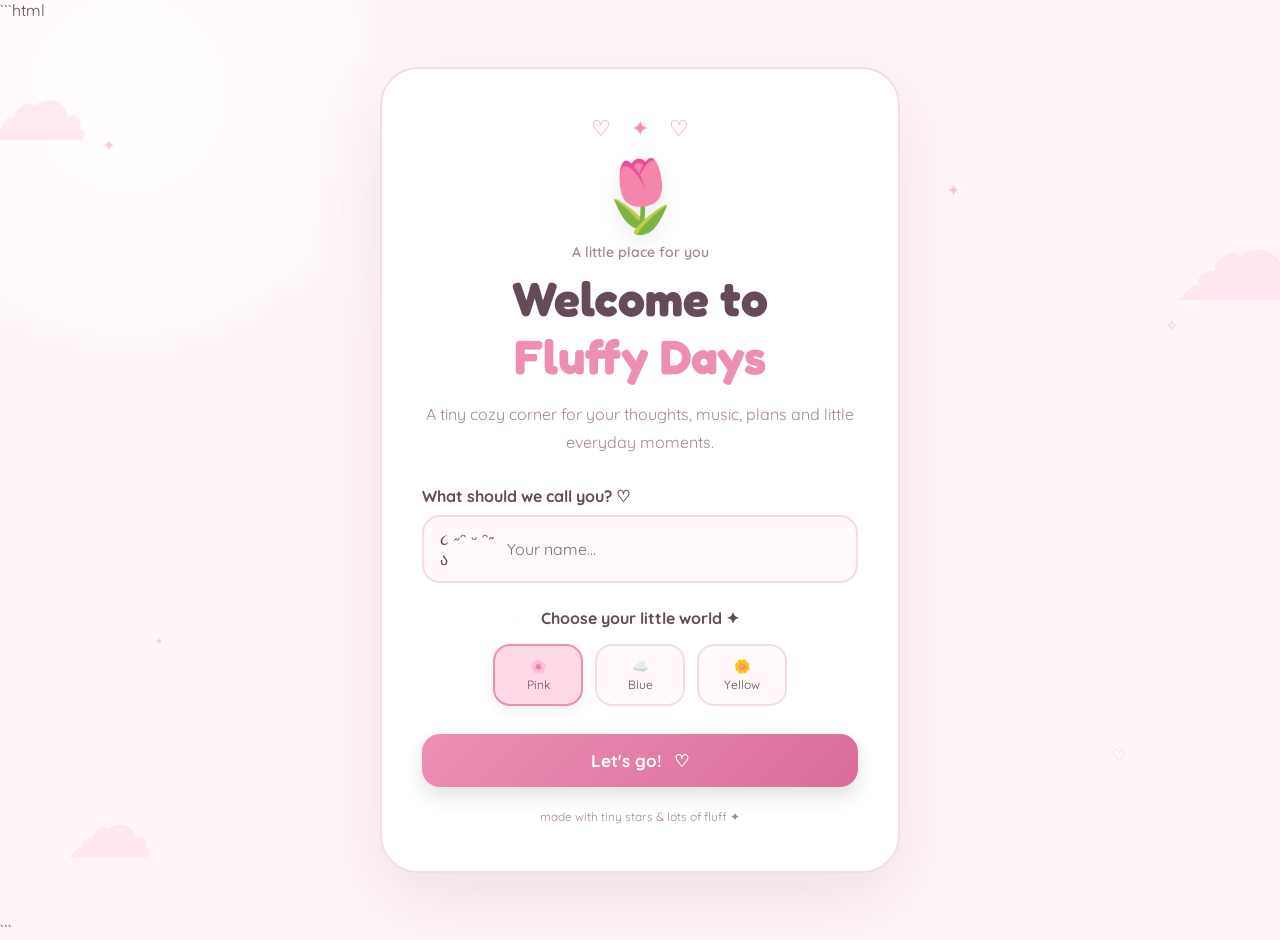
==== commit 165be342: "Update index.html" ====
--- a/index.html
+++ b/index.html
@@ -1,3 +1,4 @@
+```html
 <!DOCTYPE html>
 <html lang="en">
 
@@ -37,28 +38,17 @@
     ========================================== -->
 
     <div class="cloud cloud-one">☁</div>
-
     <div class="cloud cloud-two">☁</div>
-
     <div class="cloud cloud-three">☁</div>
 
-
     <div class="sparkles">
-
         <span>✦</span>
-
         <span>✧</span>
-
         <span>⋆</span>
-
         <span>✦</span>
-
         <span>♡</span>
-
         <span>✧</span>
-
     </div>
-
 
 
     <!-- =========================================
@@ -73,42 +63,27 @@
         <div class="welcome-card">
 
             <div class="top-decoration">
-
                 <span>♡</span>
-
                 <span>✦</span>
-
                 <span>♡</span>
-
-            </div>
-
+            </div>
 
             <div class="flower">
                 🌷
             </div>
-
 
             <p class="tiny-title">
                 A little place for you
             </p>
 
-
             <h1>
-
                 Welcome to
-
-                <span>
-                    Fluffy Days
-                </span>
-
+                <span>Fluffy Days</span>
             </h1>
 
-
             <p class="subtitle">
-
                 A tiny cozy corner for your thoughts,
                 music, plans and little everyday moments.
-
             </p>
 
 
@@ -117,18 +92,14 @@
             <div class="name-section">
 
                 <label for="nameInput">
-
                     What should we call you? ♡
-
                 </label>
-
 
                 <div class="input-wrapper">
 
                     <span>
                         ૮ ˶ᵔ ᵕ ᵔ˶ ა
                     </span>
-
 
                     <input
                         type="text"
@@ -143,7 +114,6 @@
             </div>
 
 
-
             <!-- THEME -->
 
             <div class="theme-section">
@@ -152,48 +122,33 @@
                     Choose your little world ✦
                 </p>
 
-
                 <div class="theme-options">
 
                     <button
+                        type="button"
                         class="theme pink selected"
                         data-theme="pink"
                     >
-
                         🌸
-
-                        <span>
-                            Pink
-                        </span>
-
+                        <span>Pink</span>
                     </button>
 
-
                     <button
+                        type="button"
                         class="theme blue"
                         data-theme="blue"
                     >
-
                         ☁️
-
-                        <span>
-                            Blue
-                        </span>
-
+                        <span>Blue</span>
                     </button>
 
-
                     <button
+                        type="button"
                         class="theme yellow"
                         data-theme="yellow"
                     >
-
                         🌼
-
-                        <span>
-                            Yellow
-                        </span>
-
+                        <span>Yellow</span>
                     </button>
 
                 </div>
@@ -201,29 +156,19 @@
             </div>
 
 
-
             <!-- ENTER -->
 
             <button
+                type="button"
                 class="enter-button"
                 id="enterButton"
             >
-
-                <span>
-                    Let's go!
-                </span>
-
-                <span>
-                    ♡
-                </span>
-
+                <span>Let's go!</span>
+                <span>♡</span>
             </button>
 
-
             <p class="little-note">
-
                 made with tiny stars & lots of fluff ✦
-
             </p>
 
         </div>
@@ -241,7 +186,6 @@
         id="app"
     >
 
-
         <!-- HEADER -->
 
         <header class="app-header">
@@ -252,21 +196,18 @@
                     Hello,
                 </p>
 
-
                 <h2 id="userGreeting">
                     Fluffy Friend ♡
                 </h2>
 
             </div>
 
-
             <button
+                type="button"
                 class="settings-button"
                 id="settingsButton"
             >
-
                 ⚙
-
             </button>
 
         </header>
@@ -279,88 +220,58 @@
 
         <nav class="main-nav">
 
-
             <button
+                type="button"
                 class="nav-button active"
                 data-page="home"
             >
-
                 🏠
-
-                <span>
-                    Home
-                </span>
-
+                <span>Home</span>
             </button>
 
-
             <button
+                type="button"
                 class="nav-button"
                 data-page="diary"
             >
-
                 📖
-
-                <span>
-                    Diary
-                </span>
-
+                <span>Diary</span>
             </button>
 
-
             <button
+                type="button"
                 class="nav-button"
                 data-page="music"
             >
-
                 🎵
-
-                <span>
-                    Music
-                </span>
-
+                <span>Music</span>
             </button>
 
-
             <button
+                type="button"
                 class="nav-button"
                 data-page="timer"
             >
-
                 ⏱️
-
-                <span>
-                    Timer
-                </span>
-
+                <span>Timer</span>
             </button>
 
-
             <button
+                type="button"
                 class="nav-button"
                 data-page="calendar"
             >
-
                 📅
-
-                <span>
-                    Calendar
-                </span>
-
+                <span>Calendar</span>
             </button>
 
-
             <button
+                type="button"
                 class="nav-button"
                 data-page="tasks"
             >
-
                 📝
-
-                <span>
-                    Tasks
-                </span>
-
+                <span>Tasks</span>
             </button>
 
         </nav>
@@ -376,7 +287,6 @@
             id="homePage"
         >
 
-
             <section class="hero-card">
 
                 <div class="hero-text">
@@ -385,212 +295,158 @@
                         Today is a lovely day ✦
                     </p>
 
-
                     <h1>
-
                         Make today
-
-                        <span>
-                            your little story.
-                        </span>
-
+                        <span>your little story.</span>
                     </h1>
 
-
                     <p>
-
                         Write something down,
                         listen to music,
                         focus for a while
                         or simply rest.
-
                     </p>
 
                 </div>
 
-
                 <div class="hero-decoration">
-
                     🌸
-
-                    <span>
-                        ✦
-                    </span>
-
+                    <span>✦</span>
                     ☁
-
                 </div>
 
             </section>
 
 
-
-            <!-- FEATURE CARDS -->
-
             <section class="feature-grid">
 
-
-                <button
+                <button
+                    type="button"
                     class="feature-card"
                     data-page="diary"
                 >
-
                     <span class="feature-icon">
                         📖
                     </span>
 
-
                     <strong>
                         My Diary
                     </strong>
 
-
                     <small>
                         Write your thoughts ♡
                     </small>
-
-                </button>
-
-
-
-                <button
+                </button>
+
+
+                <button
+                    type="button"
                     class="feature-card"
                     data-page="music"
                 >
-
                     <span class="feature-icon">
                         🎵
                     </span>
 
-
                     <strong>
                         Music
                     </strong>
 
-
                     <small>
                         Let the day play ♪
                     </small>
-
-                </button>
-
-
-
-                <button
+                </button>
+
+
+                <button
+                    type="button"
                     class="feature-card"
                     data-page="timer"
                 >
-
                     <span class="feature-icon">
                         ⏱️
                     </span>
 
-
                     <strong>
                         Focus Timer
                     </strong>
 
-
                     <small>
                         A little time for you
                     </small>
-
-                </button>
-
-
-
-                <button
+                </button>
+
+
+                <button
+                    type="button"
                     class="feature-card"
                     data-page="calendar"
                 >
-
                     <span class="feature-icon">
                         🌷
                     </span>
 
-
                     <strong>
                         Calendar
                     </strong>
 
-
                     <small>
                         Keep your days together
                     </small>
-
-                </button>
-
-
-
-                <button
+                </button>
+
+
+                <button
+                    type="button"
                     class="feature-card"
                     data-page="tasks"
                 >
-
                     <span class="feature-icon">
                         ☁️
                     </span>
 
-
                     <strong>
                         My Tasks
                     </strong>
 
-
                     <small>
                         Little things to do
                     </small>
-
-                </button>
-
-
-
-                <button
+                </button>
+
+
+                <button
+                    type="button"
                     class="feature-card"
                     data-page="diary"
                 >
-
                     <span class="feature-icon">
                         ✨
                     </span>
 
-
                     <strong>
                         Memories
                     </strong>
 
-
                     <small>
                         Look back at your days
                     </small>
-
                 </button>
 
             </section>
 
 
-
-            <!-- QUOTE -->
-
             <section class="quote-card">
 
-                <span>
-                    ✦
-                </span>
-
+                <span>✦</span>
 
                 <p>
-
                     "You don't have to make
                     every day perfect.
                     Just make it yours."
-
                 </p>
 
-
-                <span>
-                    ♡
-                </span>
+                <span>♡</span>
 
             </section>
 
@@ -607,7 +463,6 @@
             id="diaryPage"
         >
 
-
             <div class="page-title">
 
                 <div>
@@ -616,37 +471,28 @@
                         Your little book of memories
                     </p>
 
-
                     <h1>
                         My Diary 📖
                     </h1>
 
                 </div>
 
-
-                <button
+                <button
+                    type="button"
                     class="primary-button"
                     id="newEntryButton"
                 >
-
                     + New Entry
-
-                </button>
-
-            </div>
-
-
-
-            <!-- SEARCH -->
+                </button>
+
+            </div>
+
 
             <div class="diary-toolbar">
 
                 <div class="search-box">
 
-                    <span>
-                        🔍
-                    </span>
-
+                    <span>🔍</span>
 
                     <input
                         type="text"
@@ -658,29 +504,21 @@
 
 
                 <button
+                    type="button"
                     class="filter-button"
                     id="favoritesFilter"
                 >
-
                     ⭐ Favorites
-
-                </button>
-
-            </div>
-
-
-
-            <!-- ENTRIES -->
+                </button>
+
+            </div>
+
 
             <div
                 class="diary-entries"
                 id="diaryEntries"
-            >
-            </div>
-
-
-
-            <!-- EMPTY -->
+            ></div>
+
 
             <div
                 class="empty-diary"
@@ -691,27 +529,21 @@
                     ☁️
                 </div>
 
-
                 <h2>
                     Your little book is empty ♡
                 </h2>
 
-
                 <p>
-
                     Maybe today is the perfect day
                     to write your first memory.
-
                 </p>
 
-
-                <button
+                <button
+                    type="button"
                     class="primary-button"
                     id="emptyNewEntry"
                 >
-
                     Write something ✍️
-
                 </button>
 
             </div>
@@ -729,7 +561,6 @@
             id="musicPage"
         >
 
-
             <div class="page-title">
 
                 <div>
@@ -738,7 +569,6 @@
                         A soundtrack for your little world
                     </p>
 
-
                     <h1>
                         My Music 🎵
                     </h1>
@@ -748,12 +578,9 @@
             </div>
 
 
-
             <div class="music-container">
 
-
                 <div class="music-player-card">
-
 
                     <div class="music-art">
 
@@ -774,11 +601,9 @@
                             Your cozy music corner
                         </p>
 
-
                         <h2>
                             Play something lovely ♡
                         </h2>
-
 
                         <small>
                             Open Spotify and let
@@ -794,31 +619,23 @@
                         target="_blank"
                         rel="noopener noreferrer"
                     >
-
-                        <span>
-                            🎧
-                        </span>
-
+                        🎧
                         Open Spotify
-
-                        <span>
-                            ↗
-                        </span>
-
+                        ↗
                     </a>
 
                 </div>
 
 
-
                 <div class="music-mini-grid">
 
-
-                    <div class="music-mini-card">
-
-                        <span>
-                            🌙
-                        </span>
+                    <button
+                        type="button"
+                        class="music-mini-card"
+                        data-spotify-search="lofi"
+                    >
+
+                        <span>🌙</span>
 
                         <strong>
                             Night
@@ -828,14 +645,16 @@
                             Soft & peaceful
                         </small>
 
-                    </div>
-
-
-                    <div class="music-mini-card">
-
-                        <span>
-                            ☀️
-                        </span>
+                    </button>
+
+
+                    <button
+                        type="button"
+                        class="music-mini-card"
+                        data-spotify-search="happy music"
+                    >
+
+                        <span>☀️</span>
 
                         <strong>
                             Morning
@@ -845,14 +664,16 @@
                             Happy beginnings
                         </small>
 
-                    </div>
-
-
-                    <div class="music-mini-card">
-
-                        <span>
-                            🌧️
-                        </span>
+                    </button>
+
+
+                    <button
+                        type="button"
+                        class="music-mini-card"
+                        data-spotify-search="rain sounds"
+                    >
+
+                        <span>🌧️</span>
 
                         <strong>
                             Rainy Day
@@ -862,8 +683,7 @@
                             Cozy atmosphere
                         </small>
 
-                    </div>
-
+                    </button>
 
                 </div>
 
@@ -882,7 +702,6 @@
             id="timerPage"
         >
 
-
             <div class="page-title">
 
                 <div>
@@ -891,7 +710,6 @@
                         One little step at a time
                     </p>
 
-
                     <h1>
                         Focus Timer ⏱️
                     </h1>
@@ -901,17 +719,13 @@
             </div>
 
 
-
             <div class="timer-container">
 
-
                 <div class="timer-card">
-
 
                     <div class="timer-decoration">
                         ✦
                     </div>
-
 
                     <p
                         id="timerMode"
@@ -920,14 +734,12 @@
                         Focus time
                     </p>
 
-
                     <div
                         id="timerDisplay"
                         class="timer-display"
                     >
                         25:00
                     </div>
-
 
                     <p
                         id="timerMessage"
@@ -937,29 +749,26 @@
                     </p>
 
 
-
-                    <!-- PRESETS -->
-
                     <div class="timer-presets">
 
-
                         <button
+                            type="button"
                             class="timer-preset active"
                             data-minutes="25"
                         >
                             25 min
                         </button>
 
-
                         <button
+                            type="button"
                             class="timer-preset"
                             data-minutes="15"
                         >
                             15 min
                         </button>
 
-
                         <button
+                            type="button"
                             class="timer-preset"
                             data-minutes="5"
                         >
@@ -969,45 +778,35 @@
                     </div>
 
 
-
-                    <!-- CONTROLS -->
-
                     <div class="timer-controls">
 
-
                         <button
+                            type="button"
                             id="startTimer"
                             class="primary-button"
                         >
-
                             ▶ Start
-
                         </button>
 
-
                         <button
+                            type="button"
                             id="pauseTimer"
                             class="secondary-button"
                         >
-
                             ⏸ Pause
-
                         </button>
 
-
                         <button
+                            type="button"
                             id="resetTimer"
                             class="secondary-button"
                         >
-
                             ↻ Reset
-
                         </button>
 
                     </div>
 
                 </div>
-
 
 
                 <div class="timer-tip">
@@ -1016,13 +815,11 @@
                         🌷
                     </span>
 
-
                     <div>
 
                         <strong>
                             Little reminder
                         </strong>
-
 
                         <p>
                             You don't need to finish
@@ -1049,7 +846,6 @@
             id="calendarPage"
         >
 
-
             <div class="page-title">
 
                 <div>
@@ -1058,7 +854,6 @@
                         Keep your little days together
                     </p>
 
-
                     <h1>
                         My Calendar 📅
                     </h1>
@@ -1068,8 +863,410 @@
             </div>
 
 
-
             <div class="calendar-layout">
 
-
-                <!-- CALEN
+                <div class="calendar-card">
+
+                    <div class="calendar-header">
+
+                        <button
+                            type="button"
+                            id="previousMonth"
+                            class="calendar-arrow"
+                        >
+                            ‹
+                        </button>
+
+                        <h2 id="calendarMonth">
+                            Month
+                        </h2>
+
+                        <button
+                            type="button"
+                            id="nextMonth"
+                            class="calendar-arrow"
+                        >
+                            ›
+                        </button>
+
+                    </div>
+
+
+                    <div class="calendar-weekdays">
+
+                        <span>Sun</span>
+                        <span>Mon</span>
+                        <span>Tue</span>
+                        <span>Wed</span>
+                        <span>Thu</span>
+                        <span>Fri</span>
+                        <span>Sat</span>
+
+                    </div>
+
+
+                    <div
+                        class="calendar-grid"
+                        id="calendarGrid"
+                    ></div>
+
+                </div>
+
+
+                <div class="calendar-side-card">
+
+                    <div class="calendar-flower">
+                        🌷
+                    </div>
+
+                    <h2>
+                        Your little day
+                    </h2>
+
+                    <p id="selectedDateText">
+                        Pick a date from your calendar ♡
+                    </p>
+
+                    <button
+                        type="button"
+                        class="primary-button"
+                        id="calendarTodayButton"
+                    >
+                        Today ✦
+                    </button>
+
+                </div>
+
+            </div>
+
+        </section>
+
+
+
+        <!-- =====================================
+             TASKS
+        ====================================== -->
+
+        <section
+            class="page"
+            id="tasksPage"
+        >
+
+            <div class="page-title">
+
+                <div>
+
+                    <p>
+                        Small steps still count
+                    </p>
+
+                    <h1>
+                        My Tasks 📝
+                    </h1>
+
+                </div>
+
+            </div>
+
+
+            <div class="tasks-container">
+
+                <div class="task-input-card">
+
+                    <div class="task-input-wrapper">
+
+                        <span>
+                            ✦
+                        </span>
+
+                        <input
+                            type="text"
+                            id="taskInput"
+                            placeholder="What little thing do you want to do?"
+                            maxlength="100"
+                        >
+
+                        <button
+                            type="button"
+                            id="addTaskButton"
+                            class="primary-button"
+                        >
+                            Add ♡
+                        </button>
+
+                    </div>
+
+                </div>
+
+
+                <div class="task-progress-card">
+
+                    <div>
+
+                        <strong>
+                            Today's little goals
+                        </strong>
+
+                        <span id="taskProgress">
+                            0 / 0
+                        </span>
+
+                    </div>
+
+                    <div class="progress-bar">
+
+                        <div
+                            id="taskProgressBar"
+                            class="progress-fill"
+                        ></div>
+
+                    </div>
+
+                </div>
+
+
+                <div
+                    class="task-list"
+                    id="taskList"
+                ></div>
+
+
+                <div
+                    class="empty-tasks"
+                    id="emptyTasks"
+                >
+
+                    <div>
+                        ☁️
+                    </div>
+
+                    <h2>
+                        Nothing here yet ♡
+                    </h2>
+
+                    <p>
+                        Add one tiny thing you'd like
+                        to accomplish today.
+                    </p>
+
+                </div>
+
+            </div>
+
+        </section>
+
+
+
+        <!-- =====================================
+             FOOTER
+        ====================================== -->
+
+        <footer>
+
+            <span>☁</span>
+
+            <span>
+                Fluffy Days
+            </span>
+
+            <span>♡</span>
+
+        </footer>
+
+    </main>
+
+
+
+    <!-- =========================================
+         DIARY MODAL
+    ========================================== -->
+
+    <div
+        class="modal hidden"
+        id="diaryModal"
+    >
+
+        <div class="modal-card">
+
+            <button
+                type="button"
+                class="close-button"
+                id="closeDiary"
+            >
+                ×
+            </button>
+
+
+            <div class="modal-heading">
+
+                <span>
+                    🌷
+                </span>
+
+                <div>
+
+                    <p>
+                        A little page for you
+                    </p>
+
+                    <h2 id="modalTitle">
+                        New Memory
+                    </h2>
+
+                </div>
+
+            </div>
+
+
+            <label>
+                Title
+            </label>
+
+            <input
+                class="diary-title-input"
+                id="entryTitle"
+                placeholder="Give this memory a name..."
+                maxlength="80"
+            >
+
+
+            <label>
+                How are you feeling? ♡
+            </label>
+
+
+            <div class="mood-options">
+
+                <button
+                    type="button"
+                    class="mood"
+                    data-mood="🥰"
+                >
+                    🥰
+                    <span>Happy</span>
+                </button>
+
+                <button
+                    type="button"
+                    class="mood"
+                    data-mood="😊"
+                >
+                    😊
+                    <span>Good</span>
+                </button>
+
+                <button
+                    type="button"
+                    class="mood"
+                    data-mood="😌"
+                >
+                    😌
+                    <span>Calm</span>
+                </button>
+
+                <button
+                    type="button"
+                    class="mood"
+                    data-mood="🥲"
+                >
+                    🥲
+                    <span>Emotional</span>
+                </button>
+
+                <button
+                    type="button"
+                    class="mood"
+                    data-mood="😔"
+                >
+                    😔
+                    <span>Sad</span>
+                </button>
+
+                <button
+                    type="button"
+                    class="mood"
+                    data-mood="😴"
+                >
+                    😴
+                    <span>Tired</span>
+                </button>
+
+            </div>
+
+
+            <label>
+                Date
+            </label>
+
+            <input
+                type="date"
+                id="entryDate"
+            >
+
+
+            <label>
+                Tags
+                <small>
+                    separate with commas
+                </small>
+            </label>
+
+            <input
+                class="diary-title-input"
+                id="entryTags"
+                placeholder="school, friends, art..."
+            >
+
+
+            <label>
+                Your thoughts
+            </label>
+
+            <textarea
+                id="entryContent"
+                placeholder="Dear diary... ♡"
+            ></textarea>
+
+
+            <div class="modal-bottom">
+
+                <button
+                    type="button"
+                    class="favorite-toggle"
+                    id="favoriteToggle"
+                >
+                    ☆ Add to favorites
+                </button>
+
+                <button
+                    type="button"
+                    class="primary-button"
+                    id="saveEntry"
+                >
+                    Save Memory ♡
+                </button>
+
+            </div>
+
+        </div>
+
+    </div>
+
+
+
+    <!-- =========================================
+         JAVASCRIPT
+    ========================================== -->
+
+    <script src="app.js"></script>
+
+</body>
+
+</html>
+```
+
+
+
+
+
+        
--- a/style.css
+++ b/style.css
@@ -1,274 +1,536 @@
+
+/* ==========================================
+   FLUFFY DAYS
+   Complete Style Sheet
+========================================== */
+
+
+/* ==========================================
+   VARIABLES
+========================================== */
+
+:root {
+
+    --bg: #fff5fa;
+    --card: #ffffff;
+    --card-soft: #fff9fc;
+
+    --primary: #ed8fb5;
+    --primary-dark: #d96d9a;
+    --primary-light: #ffd9e8;
+
+    --text: #654b59;
+    --text-light: #a48796;
+
+    --border: #f3dce7;
+
+    --shadow:
+        0 12px 35px rgba(191, 117, 150, 0.12);
+
+    --shadow-hover:
+        0 18px 40px rgba(191, 117, 150, 0.20);
+
+    --radius: 24px;
+}
+
+
+/* ==========================================
+   BLUE THEME
+========================================== */
+
+body.theme-blue {
+
+    --bg: #f1f8ff;
+    --card: #ffffff;
+    --card-soft: #f8fcff;
+
+    --primary: #80bce8;
+    --primary-dark: #559bd0;
+    --primary-light: #d8efff;
+
+    --text: #4d6170;
+    --text-light: #8298a8;
+
+    --border: #dcecf7;
+
+    --shadow:
+        0 12px 35px rgba(85, 155, 208, 0.13);
+
+    --shadow-hover:
+        0 18px 40px rgba(85, 155, 208, 0.20);
+}
+
+
+/* ==========================================
+   YELLOW THEME
+========================================== */
+
+body.theme-yellow {
+
+    --bg: #fffbee;
+    --card: #ffffff;
+    --card-soft: #fffdf5;
+
+    --primary: #efc85e;
+    --primary-dark: #d9ae36;
+    --primary-light: #fff0b8;
+
+    --text: #6c6040;
+    --text-light: #a4976b;
+
+    --border: #f5e8b9;
+
+    --shadow:
+        0 12px 35px rgba(203, 171, 70, 0.13);
+
+    --shadow-hover:
+        0 18px 40px rgba(203, 171, 70, 0.20);
+}
+
+
+/* ==========================================
+   RESET
+========================================== */
+
 * {
     box-sizing: border-box;
+}
+
+
+html {
+    scroll-behavior: smooth;
+}
+
+
+body {
+
     margin: 0;
-    padding: 0;
-}
-
-:root {
-    --background: #fff0f7;
-    --card: rgba(255,255,255,.82);
-    --primary: #f58db5;
-    --secondary: #ffc5dc;
-    --accent: #e86b9d;
-    --text: #593f4d;
-    --soft-text: #987483;
-    --shadow: rgba(191,100,139,.18);
-    --paper: #fffdf8;
-}
-
-body.theme-blue {
-    --background: #eaf6ff;
-    --primary: #82c9f5;
-    --secondary: #c8eaff;
-    --accent: #4ca8df;
-    --text: #3d5261;
-    --soft-text: #708a9b;
-    --shadow: rgba(76,168,223,.18);
-}
-
-body.theme-yellow {
-    --background: #fff8d9;
-    --primary: #f6cf63;
-    --secondary: #ffeaa7;
-    --accent: #e7b832;
-    --text: #625536;
-    --soft-text: #96865e;
-    --shadow: rgba(220,175,45,.2);
-}
-
-body {
+
     min-height: 100vh;
+
+    background:
+        radial-gradient(
+            circle at 10% 10%,
+            rgba(255,255,255,.9),
+            transparent 25%
+        ),
+        var(--bg);
+
+    color: var(--text);
 
     font-family:
         "Quicksand",
         sans-serif;
 
-    color: var(--text);
-
-    background:
-        radial-gradient(
-            circle at 20% 10%,
-            rgba(255,255,255,.9),
-            transparent 25%
-        ),
-        radial-gradient(
-            circle at 80% 80%,
-            rgba(255,255,255,.8),
-            transparent 25%
-        ),
-        var(--background);
-
     overflow-x: hidden;
-
-    transition:
-        background .5s ease,
-        color .5s ease;
-}
-
-
-/* =========================================
-   GENERAL
-========================================= */
+}
+
+
+button,
+input,
+textarea,
+select {
+
+    font-family:
+        "Quicksand",
+        sans-serif;
+
+}
+
+
+button {
+
+    cursor: pointer;
+
+    border: none;
+
+}
+
+
+a {
+    text-decoration: none;
+}
+
+
+/* ==========================================
+   HIDDEN
+========================================== */
 
 .hidden {
     display: none !important;
 }
 
-button,
-input,
-textarea {
-    font-family: inherit;
-}
-
-button {
-    cursor: pointer;
-}
-
-.app {
-    width: min(1100px,92%);
-
-    margin: auto;
-
-    padding: 30px 0 50px;
-
-    animation: appAppear .7s ease;
-}
-
-@keyframes appAppear {
-
-    from {
-        opacity: 0;
-        transform: translateY(20px);
-    }
-
-    to {
-        opacity: 1;
-        transform: translateY(0);
-    }
-
-}
-
-
-/* =========================================
-   WELCOME
-========================================= */
-
-.welcome-screen {
-    min-height: 100vh;
-
-    display: flex;
-
-    align-items: center;
-    justify-content: center;
-
-    padding: 25px;
-
-    position: relative;
-
-    z-index: 2;
-}
-
-.welcome-card {
-    width: min(540px,100%);
-
-    padding: 45px 40px 35px;
-
-    background: var(--card);
-
-    border: 3px solid rgba(255,255,255,.85);
-
-    border-radius: 45px;
-
-    box-shadow:
-        0 25px 60px var(--shadow),
-        inset 0 0 30px rgba(255,255,255,.5);
-
-    backdrop-filter: blur(18px);
-
-    text-align: center;
-
-    animation: cardAppear .9s ease;
-}
-
-@keyframes cardAppear {
-
-    from {
-        opacity: 0;
-        transform: translateY(30px) scale(.95);
-    }
-
-    to {
-        opacity: 1;
-        transform: translateY(0) scale(1);
-    }
-
-}
-
-.top-decoration {
-    display: flex;
-
-    justify-content: center;
-
-    gap: 18px;
+
+/* ==========================================
+   DECORATIVE CLOUDS
+========================================== */
+
+.cloud {
+
+    position: fixed;
+
+    z-index: -1;
+
+    color: var(--primary-light);
+
+    font-size: 110px;
+
+    opacity: .55;
+
+    pointer-events: none;
+
+}
+
+
+.cloud-one {
+
+    top: 30px;
+
+    left: -20px;
+
+}
+
+
+.cloud-two {
+
+    top: 160px;
+
+    right: -30px;
+
+    font-size: 140px;
+
+}
+
+
+.cloud-three {
+
+    bottom: 20px;
+
+    left: 5%;
+
+    font-size: 90px;
+
+}
+
+
+/* ==========================================
+   SPARKLES
+========================================== */
+
+.sparkles span {
+
+    position: fixed;
+
+    z-index: -1;
 
     color: var(--primary);
 
-    font-size: 22px;
-
-    margin-bottom: 10px;
-}
-
-.flower {
-    font-size: 60px;
-
-    animation: float 3s ease-in-out infinite;
-}
-
-@keyframes float {
-
-    0%,100% {
+    opacity: .45;
+
+    animation:
+        sparkleFloat 4s ease-in-out infinite;
+
+    pointer-events: none;
+
+}
+
+
+.sparkles span:nth-child(1) {
+
+    top: 15%;
+
+    left: 8%;
+
+}
+
+
+.sparkles span:nth-child(2) {
+
+    top: 35%;
+
+    right: 8%;
+
+    animation-delay: .8s;
+
+}
+
+
+.sparkles span:nth-child(3) {
+
+    top: 70%;
+
+    left: 12%;
+
+    animation-delay: 1.5s;
+
+}
+
+
+.sparkles span:nth-child(4) {
+
+    top: 20%;
+
+    right: 25%;
+
+    animation-delay: 2s;
+
+}
+
+
+.sparkles span:nth-child(5) {
+
+    bottom: 15%;
+
+    right: 12%;
+
+    animation-delay: 2.5s;
+
+}
+
+
+.sparkles span:nth-child(6) {
+
+    bottom: 30%;
+
+    left: 40%;
+
+    animation-delay: 1s;
+
+}
+
+
+@keyframes sparkleFloat {
+
+    0%,
+    100% {
+
         transform:
             translateY(0)
-            rotate(-3deg);
+            rotate(0deg);
+
+        opacity: .3;
+
     }
 
     50% {
+
         transform:
-            translateY(-8px)
-            rotate(3deg);
+            translateY(-12px)
+            rotate(15deg);
+
+        opacity: .8;
+
     }
 
 }
 
+
+/* ==========================================
+   WELCOME
+========================================== */
+
+.welcome-screen {
+
+    min-height: 100vh;
+
+    display: flex;
+
+    justify-content: center;
+
+    align-items: center;
+
+    padding: 30px 20px;
+
+}
+
+
+.welcome-card {
+
+    width: min(
+        520px,
+        100%
+    );
+
+    padding: 45px 40px 35px;
+
+    background:
+        rgba(255,255,255,.92);
+
+    border:
+        2px solid var(--border);
+
+    border-radius:
+        38px;
+
+    box-shadow:
+        0 25px 70px
+        rgba(150,90,120,.14);
+
+    text-align: center;
+
+    animation:
+        welcomePop .7s ease;
+
+}
+
+
+@keyframes welcomePop {
+
+    from {
+
+        opacity: 0;
+
+        transform:
+            translateY(25px)
+            scale(.96);
+
+    }
+
+    to {
+
+        opacity: 1;
+
+        transform:
+            translateY(0)
+            scale(1);
+
+    }
+
+}
+
+
+.top-decoration {
+
+    display: flex;
+
+    justify-content: center;
+
+    gap: 20px;
+
+    color: var(--primary);
+
+    font-size: 22px;
+
+}
+
+
+.flower {
+
+    font-size: 70px;
+
+    margin-top: 8px;
+
+    filter:
+        drop-shadow(
+            0 7px 10px
+            rgba(0,0,0,.08)
+        );
+
+}
+
+
 .tiny-title {
-    color: var(--soft-text);
+
+    margin: 5px 0;
+
+    color: var(--text-light);
 
     font-size: 14px;
 
     font-weight: 600;
 
-    margin-bottom: 7px;
-}
+}
+
 
 .welcome-card h1 {
-    font-family: "Fredoka",sans-serif;
-
-    font-size: clamp(32px,7vw,48px);
-
-    line-height: 1.1;
-
-    margin-bottom: 18px;
-}
+
+    margin: 8px 0 14px;
+
+    font-family: "Fredoka", sans-serif;
+
+    font-size: clamp(
+        34px,
+        7vw,
+        48px
+    );
+
+}
+
 
 .welcome-card h1 span {
+
     display: block;
 
-    color: var(--accent);
-}
+    color: var(--primary);
+
+}
+
 
 .subtitle {
-    max-width: 390px;
-
-    margin: auto;
-
-    color: var(--soft-text);
 
     line-height: 1.7;
 
-    font-size: 15px;
-}
+    color: var(--text-light);
+
+}
+
 
 .name-section {
+
     margin-top: 30px;
-}
+
+    text-align: left;
+
+}
+
 
 .name-section label {
+
     display: block;
 
-    font-family: "Fredoka",sans-serif;
-
-    font-size: 17px;
-
-    margin-bottom: 10px;
-}
+    margin-bottom: 9px;
+
+    font-weight: 700;
+
+}
+
 
 .input-wrapper {
+
     display: flex;
 
     align-items: center;
 
     gap: 10px;
 
-    padding: 8px 15px;
-
-    background: white;
-
-    border: 2px solid var(--secondary);
-
-    border-radius: 20px;
-}
+    padding: 12px 16px;
+
+    border:
+        2px solid var(--border);
+
+    border-radius: 18px;
+
+    background: var(--card-soft);
+
+    transition: .25s;
+
+}
+
+
+.input-wrapper:focus-within {
+
+    border-color:
+        var(--primary);
+
+    box-shadow:
+        0 0 0 4px
+        var(--primary-light);
+
+}
+
 
 .input-wrapper input {
+
     width: 100%;
 
     border: none;
@@ -281,1195 +543,1312 @@
 
     font-size: 16px;
 
-    font-weight: 600;
-}
+}
+
 
 .theme-section {
+
     margin-top: 25px;
-}
-
-.theme-section > p {
-    font-family: "Fredoka",sans-serif;
-
-    margin-bottom: 12px;
-}
+
+}
+
+
+.theme-section p {
+
+    font-weight: 700;
+
+}
+
 
 .theme-options {
+
     display: flex;
 
     justify-content: center;
 
-    gap: 10px;
-}
+    gap: 12px;
+
+}
+
 
 .theme {
-    border: 2px solid transparent;
-
-    background: rgba(255,255,255,.7);
-
-    border-radius: 20px;
-
-    padding: 10px 18px;
+
+    min-width: 90px;
+
+    padding: 12px 15px;
+
+    background: var(--card-soft);
+
+    border:
+        2px solid var(--border);
+
+    border-radius: 17px;
 
     color: var(--text);
 
-    font-weight: 700;
+    transition: .25s;
+
+}
+
+
+.theme span {
+
+    display: block;
+
+    margin-top: 3px;
+
+    font-size: 12px;
+
+}
+
+
+.theme:hover {
+
+    transform:
+        translateY(-3px);
+
+}
+
+
+.theme.selected {
+
+    border-color:
+        var(--primary);
+
+    background:
+        var(--primary-light);
+
+    box-shadow:
+        0 5px 15px
+        rgba(0,0,0,.06);
+
+}
+
+
+.enter-button {
+
+    width: 100%;
+
+    margin-top: 28px;
+
+    padding: 16px;
 
     display: flex;
 
-    gap: 7px;
-
-    align-items: center;
-
-    transition: .25s;
-}
-
-.theme:hover {
-    transform: translateY(-4px);
-}
-
-.theme.selected {
-    border-color: var(--accent);
-
-    box-shadow:
-        0 7px 15px var(--shadow);
-}
-
-.enter-button,
-.primary-button {
-    border: none;
-
-    background: var(--primary);
-
-    color: white;
-
-    font-family: "Fredoka",sans-serif;
-
-    font-weight: 600;
-
-    border-radius: 20px;
-
-    box-shadow: 0 10px 20px var(--shadow);
-
-    transition: .25s;
-}
-
-.enter-button {
-    width: 100%;
-
-    margin-top: 28px;
-
-    padding: 16px;
-
-    font-size: 18px;
-
-    display: flex;
-
     justify-content: center;
 
-    gap: 10px;
-}
-
-.enter-button:hover,
-.primary-button:hover {
-    transform: translateY(-3px);
-
-    box-shadow:
-        0 15px 25px var(--shadow);
-}
-
-.little-note {
-    margin-top: 18px;
-
-    color: var(--soft-text);
-
-    font-size: 12px;
-}
-
-
-/* =========================================
-   DECORATIONS
-========================================= */
-
-.cloud {
-    position: fixed;
-
-    color: rgba(255,255,255,.7);
-
-    font-size: 110px;
-
-    pointer-events: none;
-
-    z-index: 0;
-
-    animation: cloudFloat 8s ease-in-out infinite;
-}
-
-.cloud-one {
-    top: 5%;
-    left: -25px;
-}
-
-.cloud-two {
-    bottom: 5%;
-    right: -30px;
-
-    font-size: 150px;
-
-    animation-delay: 2s;
-}
-
-.cloud-three {
-    top: 35%;
-    right: 7%;
-
-    font-size: 55px;
-
-    animation-delay: 4s;
-}
-
-@keyframes cloudFloat {
-
-    0%,100% {
-        transform: translateX(0);
-    }
-
-    50% {
-        transform: translateX(18px);
-    }
-
-}
-
-.sparkles span {
-    position: fixed;
-
-    color: var(--primary);
-
-    opacity: .7;
-
-    pointer-events: none;
-
-    animation: sparkle 3s ease-in-out infinite;
-
-    z-index: 1;
-}
-
-.sparkles span:nth-child(1) {
-    top: 15%;
-    left: 15%;
-}
-
-.sparkles span:nth-child(2) {
-    top: 25%;
-    right: 18%;
-    animation-delay: 1s;
-}
-
-.sparkles span:nth-child(3) {
-    bottom: 20%;
-    left: 12%;
-    animation-delay: 1.5s;
-}
-
-.sparkles span:nth-child(4) {
-    bottom: 12%;
-    right: 20%;
-    animation-delay: 2s;
-}
-
-.sparkles span:nth-child(5) {
-    top: 45%;
-    left: 5%;
-    animation-delay: .5s;
-}
-
-.sparkles span:nth-child(6) {
-    top: 10%;
-    right: 35%;
-    animation-delay: 2.5s;
-}
-
-@keyframes sparkle {
-
-    0%,100% {
-        opacity: .25;
-
-        transform:
-            scale(.7)
-            rotate(0);
-    }
-
-    50% {
-        opacity: 1;
-
-        transform:
-            scale(1.3)
-            rotate(20deg);
-    }
-
-}
-
-
-/* =========================================
-   HEADER
-========================================= */
-
-.app-header {
-    display: flex;
-
-    align-items: center;
-
-    justify-content: space-between;
-
-    margin-bottom: 20px;
-}
-
-.hello {
-    color: var(--soft-text);
-
-    font-size: 14px;
-}
-
-.app-header h2 {
-    font-family: "Fredoka",sans-serif;
-
-    font-size: 30px;
-}
-
-.settings-button {
-    width: 45px;
-    height: 45px;
-
-    border: none;
-
-    border-radius: 50%;
-
-    background: var(--card);
-
-    color: var(--text);
-
-    font-size: 20px;
-
-    box-shadow: 0 7px 20px var(--shadow);
-}
-
-
-/* =========================================
-   NAVIGATION
-========================================= */
-
-.main-nav {
-    display: flex;
-
-    gap: 8px;
-
-    padding: 8px;
-
-    margin-bottom: 25px;
-
-    overflow-x: auto;
-
-    background: rgba(255,255,255,.5);
-
-    border: 1px solid rgba(255,255,255,.7);
-
-    border-radius: 25px;
-
-    backdrop-filter: blur(10px);
-}
-
-.nav-button {
-    flex: 1;
-
-    min-width: 85px;
-
-    border: none;
-
-    background: transparent;
-
-    color: var(--soft-text);
-
-    border-radius: 18px;
-
-    padding: 10px;
-
-    display: flex;
-
-    flex-direction: column;
-
-    align-items: center;
-
-    gap: 3px;
-
-    transition: .25s;
-
-    font-weight: 700;
-}
-
-.nav-button:hover {
-    background: rgba(255,255,255,.6);
-
-    transform: translateY(-2px);
-}
-
-.nav-button.active {
-    background: var(--primary);
-
-    color: white;
-
-    box-shadow: 0 7px 15px var(--shadow);
-}
-
-
-/* =========================================
-   PAGES
-========================================= */
-
-.page {
-    display: none;
-
-    animation: pageAppear .4s ease;
-}
-
-.page.active-page {
-    display: block;
-}
-
-@keyframes pageAppear {
-
-    from {
-        opacity: 0;
-        transform: translateY(10px);
-    }
-
-    to {
-        opacity: 1;
-        transform: translateY(0);
-    }
-
-}
-
-
-/* =========================================
-   HOME
-========================================= */
-
-.hero-card {
-    min-height: 220px;
-
-    padding: 35px;
-
-    border-radius: 35px;
+    gap: 12px;
 
     background:
         linear-gradient(
             135deg,
-            rgba(255,255,255,.9),
-            rgba(255,255,255,.45)
+            var(--primary),
+            var(--primary-dark)
         );
 
-    border: 2px solid rgba(255,255,255,.8);
-
-    box-shadow: 0 15px 35px var(--shadow);
+    color: white;
+
+    border-radius: 18px;
+
+    font-size: 17px;
+
+    font-weight: 700;
+
+    box-shadow:
+        0 9px 20px
+        rgba(0,0,0,.12);
+
+    transition: .25s;
+
+}
+
+
+.enter-button:hover {
+
+    transform:
+        translateY(-3px);
+
+    box-shadow:
+        0 13px 25px
+        rgba(0,0,0,.17);
+
+}
+
+
+.little-note {
+
+    margin-top: 22px;
+
+    color: var(--text-light);
+
+    font-size: 12px;
+
+}
+
+
+/* ==========================================
+   APP
+========================================== */
+
+.app {
+
+    width: min(
+        1200px,
+        100%
+    );
+
+    margin: auto;
+
+    padding:
+        25px 25px 50px;
+
+}
+
+
+.app-header {
 
     display: flex;
 
+    justify-content: space-between;
+
     align-items: center;
 
+    margin-bottom: 20px;
+
+}
+
+
+.hello {
+
+    margin: 0;
+
+    color: var(--text-light);
+
+    font-size: 14px;
+
+}
+
+
+.app-header h2 {
+
+    margin: 2px 0;
+
+    font-family: "Fredoka", sans-serif;
+
+    font-size: 28px;
+
+}
+
+
+.settings-button {
+
+    width: 48px;
+
+    height: 48px;
+
+    border-radius: 50%;
+
+    background: var(--card);
+
+    border:
+        2px solid var(--border);
+
+    color: var(--text);
+
+    font-size: 20px;
+
+    transition: .25s;
+
+}
+
+
+.settings-button:hover {
+
+    transform:
+        rotate(25deg);
+
+    background:
+        var(--primary-light);
+
+}
+
+
+/* ==========================================
+   NAVIGATION
+========================================== */
+
+.main-nav {
+
+    display: flex;
+
+    gap: 8px;
+
+    padding: 9px;
+
+    margin-bottom: 30px;
+
+    background:
+        rgba(255,255,255,.75);
+
+    border:
+        2px solid var(--border);
+
+    border-radius: 24px;
+
+    overflow-x: auto;
+
+    scrollbar-width: none;
+
+}
+
+
+.main-nav::-webkit-scrollbar {
+    display: none;
+}
+
+
+.nav-button {
+
+    flex: 1;
+
+    min-width: 85px;
+
+    padding: 10px 12px;
+
+    background: transparent;
+
+    color: var(--text-light);
+
+    border-radius: 17px;
+
+    transition: .25s;
+
+    font-weight: 700;
+
+}
+
+
+.nav-button span {
+
+    display: block;
+
+    margin-top: 3px;
+
+    font-size: 12px;
+
+}
+
+
+.nav-button:hover {
+
+    background:
+        var(--primary-light);
+
+    color:
+        var(--primary-dark);
+
+}
+
+
+.nav-button.active {
+
+    background:
+        var(--primary);
+
+    color: white;
+
+    box-shadow:
+        0 6px 15px
+        rgba(0,0,0,.10);
+
+}
+
+
+/* ==========================================
+   PAGE
+========================================== */
+
+.page {
+
+    display: none;
+
+    animation:
+        pageIn .35s ease;
+
+}
+
+
+.page.active-page {
+
+    display: block;
+
+}
+
+
+@keyframes pageIn {
+
+    from {
+
+        opacity: 0;
+
+        transform:
+            translateY(10px);
+
+    }
+
+    to {
+
+        opacity: 1;
+
+        transform:
+            translateY(0);
+
+    }
+
+}
+
+
+/* ==========================================
+   HOME HERO
+========================================== */
+
+.hero-card {
+
+    display: flex;
+
     justify-content: space-between;
-}
-
-.hero-text {
-    max-width: 650px;
-}
-
-.hero-text > p:first-child {
-    color: var(--accent);
-
-    font-weight: 700;
-
-    margin-bottom: 10px;
-}
-
-.hero-text h1 {
-    font-family: "Fredoka",sans-serif;
-
-    font-size: clamp(28px,5vw,44px);
-
-    margin-bottom: 10px;
-}
-
-.hero-text h1 span {
-    color: var(--accent);
-}
-
-.hero-text > p:last-child {
-    color: var(--soft-text);
-
-    line-height: 1.6;
-}
-
-.hero-decoration {
-    font-size: 75px;
-
-    animation: float 4s ease-in-out infinite;
-}
-
-.hero-decoration span {
-    font-size: 20px;
-}
-
-.feature-grid {
-    display: grid;
-
-    grid-template-columns:
-        repeat(3,1fr);
-
-    gap: 18px;
-
-    margin-top: 22px;
-}
-
-.feature-card {
-    min-height: 155px;
-
-    border: 2px solid rgba(255,255,255,.8);
-
-    border-radius: 28px;
-
-    background: rgba(255,255,255,.68);
-
-    box-shadow: 0 10px 25px var(--shadow);
-
-    padding: 23px;
-
-    text-align: left;
-
-    color: var(--text);
-
-    transition: .3s;
-
-    display: flex;
-
-    flex-direction: column;
-
-    justify-content: center;
-}
-
-.feature-card:hover {
-    transform:
-        translateY(-7px)
-        rotate(-1deg);
-}
-
-.feature-icon {
-    font-size: 35px;
-
-    margin-bottom: 10px;
-}
-
-.feature-card strong {
-    font-family: "Fredoka",sans-serif;
-
-    font-size: 19px;
-}
-
-.feature-card small {
-    color: var(--soft-text);
-
-    margin-top: 4px;
-}
-
-.quote-card {
-    margin-top: 22px;
-
-    padding: 25px;
-
-    border-radius: 28px;
-
-    background: var(--secondary);
-
-    display: flex;
-
-    justify-content: center;
 
     align-items: center;
 
-    gap: 20px;
-
-    text-align: center;
-
-    font-family: "Fredoka",sans-serif;
-}
-
-
-/* =========================================
-   DIARY TITLE
-========================================= */
-
-.page-title {
-    display: flex;
-
-    align-items: center;
-
-    justify-content: space-between;
-
-    gap: 20px;
-
-    margin-bottom: 20px;
-}
-
-.page-title p {
-    color: var(--soft-text);
-
-    font-size: 14px;
-
-    margin-bottom: 3px;
-}
-
-.page-title h1 {
-    font-family: "Fredoka",sans-serif;
-
-    font-size: 38px;
-}
-
-.primary-button {
-    padding: 13px 20px;
-
-    white-space: nowrap;
-}
-
-
-/* =========================================
-   DIARY TOOLBAR
-========================================= */
-
-.diary-toolbar {
-    display: flex;
-
-    gap: 12px;
-
-    margin-bottom: 25px;
-}
-
-.search-box {
-    flex: 1;
-
-    display: flex;
-
-    align-items: center;
-
-    gap: 8px;
-
-    padding: 12px 16px;
-
-    background: rgba(255,255,255,.7);
-
-    border: 2px solid rgba(255,255,255,.8);
-
-    border-radius: 20px;
-}
-
-.search-box input {
-    width: 100%;
-
-    border: none;
-
-    outline: none;
-
-    background: transparent;
-
-    color: var(--text);
-
-    font-size: 14px;
-}
-
-.filter-button {
-    border: none;
-
-    padding: 0 18px;
-
-    border-radius: 20px;
-
-    background: rgba(255,255,255,.7);
-
-    color: var(--text);
-
-    font-weight: 700;
-
-    transition: .25s;
-}
-
-.filter-button.active {
-    background: var(--primary);
-
-    color: white;
-}
-
-
-/* =========================================
-   DIARY ENTRIES
-========================================= */
-
-.diary-entries {
-    display: grid;
-
-    grid-template-columns:
-        repeat(2,1fr);
-
-    gap: 18px;
-}
-
-.entry-card {
-    position: relative;
-
-    padding: 25px;
-
-    min-height: 220px;
+    gap: 30px;
+
+    padding: 45px;
 
     background:
         linear-gradient(
             135deg,
-            #fffefa,
-            var(--paper)
+            var(--primary-light),
+            var(--card)
         );
 
+    border:
+        2px solid var(--border);
+
+    border-radius: 32px;
+
+    box-shadow: var(--shadow);
+
+}
+
+
+.hero-text {
+
+    max-width: 650px;
+
+}
+
+
+.hero-text > p:first-child {
+
+    color:
+        var(--primary-dark);
+
+    font-weight: 700;
+
+}
+
+
+.hero-text h1 {
+
+    margin: 10px 0;
+
+    font-family: "Fredoka", sans-serif;
+
+    font-size:
+        clamp(32px, 6vw, 55px);
+
+    line-height: 1.05;
+
+}
+
+
+.hero-text h1 span {
+
+    display: block;
+
+    color:
+        var(--primary-dark);
+
+}
+
+
+.hero-text p:last-child {
+
+    color: var(--text-light);
+
+    line-height: 1.7;
+
+}
+
+
+.hero-decoration {
+
+    font-size: 75px;
+
+    white-space: nowrap;
+
+}
+
+
+.hero-decoration span {
+
+    font-size: 35px;
+
+    color: var(--primary);
+
+}
+
+
+/* ==========================================
+   FEATURE GRID
+========================================== */
+
+.feature-grid {
+
+    display: grid;
+
+    grid-template-columns:
+        repeat(
+            3,
+            1fr
+        );
+
+    gap: 18px;
+
+    margin-top: 22px;
+
+}
+
+
+.feature-card {
+
+    padding: 25px;
+
+    background:
+        var(--card);
+
+    border:
+        2px solid var(--border);
+
     border-radius: 25px;
 
-    border: 2px solid rgba(255,255,255,.9);
+    text-align: left;
+
+    color: var(--text);
+
+    box-shadow: var(--shadow);
+
+    transition: .25s;
+
+}
+
+
+.feature-card:hover {
+
+    transform:
+        translateY(-6px);
 
     box-shadow:
-        0 12px 25px var(--shadow);
-
-    overflow: hidden;
-
-    transition: .3s;
-}
-
-.entry-card::before {
-    content: "";
+        var(--shadow-hover);
+
+    border-color:
+        var(--primary);
+
+}
+
+
+.feature-icon {
+
+    display: block;
+
+    font-size: 38px;
+
+    margin-bottom: 13px;
+
+}
+
+
+.feature-card strong {
+
+    display: block;
+
+    font-family: "Fredoka", sans-serif;
+
+    font-size: 19px;
+
+}
+
+
+.feature-card small {
+
+    display: block;
+
+    margin-top: 5px;
+
+    color:
+        var(--text-light);
+
+}
+
+
+/* ==========================================
+   QUOTE
+========================================== */
+
+.quote-card {
+
+    display: flex;
+
+    align-items: center;
+
+    justify-content: center;
+
+    gap: 20px;
+
+    margin-top: 22px;
+
+    padding: 25px;
+
+    background:
+        var(--card);
+
+    border:
+        2px dashed var(--border);
+
+    border-radius: 24px;
+
+    color:
+        var(--text-light);
+
+    text-align: center;
+
+}
+
+
+.quote-card p {
+
+    margin: 0;
+
+    font-style: italic;
+
+}
+
+
+/* ==========================================
+   PAGE TITLE
+========================================== */
+
+.page-title {
+
+    display: flex;
+
+    align-items: center;
+
+    justify-content: space-between;
+
+    gap: 20px;
+
+    margin-bottom: 22px;
+
+}
+
+
+.page-title p {
+
+    margin: 0;
+
+    color: var(--text-light);
+
+    font-size: 14px;
+
+}
+
+
+.page-title h1 {
+
+    margin: 4px 0 0;
+
+    font-family: "Fredoka", sans-serif;
+
+    font-size: 35px;
+
+}
+
+
+/* ==========================================
+   BUTTONS
+========================================== */
+
+.primary-button {
+
+    padding: 12px 20px;
+
+    background:
+        var(--primary);
+
+    color: white;
+
+    border-radius: 15px;
+
+    font-weight: 700;
+
+    transition: .25s;
+
+}
+
+
+.primary-button:hover {
+
+    background:
+        var(--primary-dark);
+
+    transform:
+        translateY(-2px);
+
+}
+
+
+.secondary-button {
+
+    padding: 12px 18px;
+
+    background:
+        var(--card);
+
+    color: var(--text);
+
+    border:
+        2px solid var(--border);
+
+    border-radius: 15px;
+
+    font-weight: 700;
+
+    transition: .25s;
+
+}
+
+
+.secondary-button:hover {
+
+    border-color:
+        var(--primary);
+
+    background:
+        var(--primary-light);
+
+}
+
+
+/* ==========================================
+   DIARY
+========================================== */
+
+.diary-toolbar {
+
+    display: flex;
+
+    gap: 12px;
+
+    margin-bottom: 22px;
+
+}
+
+
+.search-box {
+
+    flex: 1;
+
+    display: flex;
+
+    align-items: center;
+
+    gap: 10px;
+
+    padding: 12px 16px;
+
+    background:
+        var(--card);
+
+    border:
+        2px solid var(--border);
+
+    border-radius: 16px;
+
+}
+
+
+.search-box input {
+
+    width: 100%;
+
+    border: none;
+
+    outline: none;
+
+    background: transparent;
+
+    color: var(--text);
+
+}
+
+
+.filter-button {
+
+    padding: 0 18px;
+
+    background:
+        var(--card);
+
+    color: var(--text);
+
+    border:
+        2px solid var(--border);
+
+    border-radius: 16px;
+
+    font-weight: 700;
+
+}
+
+
+.filter-button.active {
+
+    background:
+        var(--primary-light);
+
+    border-color:
+        var(--primary);
+
+}
+
+
+.diary-entries {
+
+    display: grid;
+
+    grid-template-columns:
+        repeat(
+            2,
+            1fr
+        );
+
+    gap: 18px;
+
+}
+
+
+.entry-card {
+
+    position: relative;
+
+    padding: 25px;
+
+    background:
+        var(--card);
+
+    border:
+        2px solid var(--border);
+
+    border-radius: 25px;
+
+    box-shadow: var(--shadow);
+
+}
+
+
+.entry-top {
+
+    display: flex;
+
+    justify-content: space-between;
+
+    align-items: center;
+
+}
+
+
+.entry-mood {
+
+    font-size: 30px;
+
+}
+
+
+.entry-date {
+
+    color: var(--text-light);
+
+    font-size: 12px;
+
+}
+
+
+.entry-card h3 {
+
+    margin:
+        12px 0 8px;
+
+    font-family: "Fredoka", sans-serif;
+
+    font-size: 22px;
+
+}
+
+
+.entry-content {
+
+    color: var(--text-light);
+
+    line-height: 1.7;
+
+    white-space: pre-wrap;
+
+    word-break: break-word;
+
+}
+
+
+.entry-tags {
+
+    display: flex;
+
+    flex-wrap: wrap;
+
+    gap: 6px;
+
+    margin-top: 15px;
+
+}
+
+
+.tag {
+
+    padding: 5px 9px;
+
+    border-radius: 10px;
+
+    background:
+        var(--primary-light);
+
+    color:
+        var(--primary-dark);
+
+    font-size: 11px;
+
+}
+
+
+.entry-actions {
+
+    display: flex;
+
+    gap: 6px;
+
+    margin-top: 18px;
+
+}
+
+
+.entry-action {
+
+    width: 34px;
+
+    height: 34px;
+
+    border-radius: 11px;
+
+    background:
+        var(--card-soft);
+
+    color: var(--text);
+
+}
+
+
+.entry-action:hover {
+
+    background:
+        var(--primary-light);
+
+}
+
+
+.entry-action.favorite {
+
+    color:
+        var(--primary-dark);
+
+}
+
+
+.entry-action.delete:hover {
+
+    background:
+        #ffe0e5;
+
+}
+
+
+.empty-diary {
+
+    padding: 70px 20px;
+
+    text-align: center;
+
+}
+
+
+.empty-cloud {
+
+    font-size: 70px;
+
+}
+
+
+.empty-diary h2 {
+
+    font-family: "Fredoka", sans-serif;
+
+}
+
+
+/* ==========================================
+   MUSIC
+========================================== */
+
+.music-container {
+
+    display: grid;
+
+    gap: 20px;
+
+}
+
+
+.music-player-card {
+
+    position: relative;
+
+    display: grid;
+
+    grid-template-columns:
+        180px 1fr auto;
+
+    align-items: center;
+
+    gap: 30px;
+
+    padding: 35px;
+
+    background:
+        linear-gradient(
+            135deg,
+            var(--primary-light),
+            var(--card)
+        );
+
+    border:
+        2px solid var(--border);
+
+    border-radius: 32px;
+
+    box-shadow: var(--shadow);
+
+}
+
+
+.music-art {
+
+    width: 180px;
+
+    height: 180px;
+
+    display: flex;
+
+    align-items: center;
+
+    justify-content: center;
+
+    position: relative;
+
+    border-radius: 28px;
+
+    background:
+        radial-gradient(
+            circle,
+            var(--primary),
+            var(--primary-light)
+        );
+
+    box-shadow:
+        inset 0 0 30px
+        rgba(255,255,255,.5);
+
+}
+
+
+.music-disc {
+
+    width: 105px;
+
+    height: 105px;
+
+    display: flex;
+
+    align-items: center;
+
+    justify-content: center;
+
+    border-radius: 50%;
+
+    background:
+        var(--card);
+
+    color:
+        var(--primary);
+
+    font-size: 38px;
+
+    box-shadow:
+        0 8px 20px
+        rgba(0,0,0,.12);
+
+    animation:
+        discSpin 8s linear infinite;
+
+}
+
+
+.music-art > span {
 
     position: absolute;
 
-    left: 0;
-    top: 0;
-
-    width: 6px;
-    height: 100%;
-
-    background: var(--primary);
-}
-
-.entry-card:hover {
-    transform: translateY(-5px) rotate(.4deg);
+    top: 12px;
+
+    right: 15px;
+
+    font-size: 25px;
+
+}
+
+
+@keyframes discSpin {
+
+    from {
+        transform: rotate(0);
+    }
+
+    to {
+        transform: rotate(360deg);
+    }
+
+}
+
+
+.music-info p {
+
+    color:
+        var(--primary-dark);
+
+    font-weight: 700;
+
+}
+
+
+.music-info h2 {
+
+    margin: 5px 0;
+
+    font-family: "Fredoka", sans-serif;
+
+    font-size: 28px;
+
+}
+
+
+.music-info small {
+
+    color:
+        var(--text-light);
+
+    line-height: 1.6;
+
+}
+
+
+.spotify-button {
+
+    display: flex;
+
+    align-items: center;
+
+    gap: 9px;
+
+    padding: 14px 18px;
+
+    background:
+        #1db954;
+
+    color: white;
+
+    border-radius: 16px;
+
+    font-weight: 700;
+
+    transition: .25s;
+
+}
+
+
+.spotify-button:hover {
+
+    transform:
+        translateY(-3px);
 
     box-shadow:
-        0 18px 30px var(--shadow);
-}
-
-.entry-top {
-    display: flex;
-
-    justify-content: space-between;
-
-    align-items: flex-start;
-
-    gap: 10px;
+        0 10px 20px
+        rgba(29,185,84,.2);
+
+}
+
+
+.music-mini-grid {
+
+    display: grid;
+
+    grid-template-columns:
+        repeat(3, 1fr);
+
+    gap: 16px;
+
+}
+
+
+.music-mini-card {
+
+    padding: 25px;
+
+    background:
+        var(--card);
+
+    border:
+        2px solid var(--border);
+
+    border-radius: 22px;
+
+    box-shadow: var(--shadow);
+
+}
+
+
+.music-mini-card span {
+
+    display: block;
+
+    font-size: 35px;
 
     margin-bottom: 10px;
-}
-
-.entry-mood {
-    font-size: 28px;
-}
-
-.entry-date {
-    color: var(--soft-text);
-
-    font-size: 12px;
-}
-
-.entry-card h3 {
-    font-family: "Fredoka",sans-serif;
-
-    font-size: 22px;
-
-    margin-bottom: 8px;
-}
-
-.entry-content {
-    color: var(--soft-text);
-
-    line-height: 1.6;
-
-    white-space: pre-wrap;
-
-    display: -webkit-box;
-
-    -webkit-line-clamp: 4;
-
-    -webkit-box-orient: vertical;
-
-    overflow: hidden;
-}
-
-.entry-tags {
-    display: flex;
-
-    flex-wrap: wrap;
-
-    gap: 6px;
-
-    margin-top: 15px;
-}
-
-.tag {
-    padding: 5px 9px;
-
-    border-radius: 12px;
-
-    background: var(--secondary);
-
-    color: var(--text);
-
-    font-size: 11px;
+
+}
+
+
+.music-mini-card strong {
+
+    display: block;
+
+    font-family: "Fredoka", sans-serif;
+
+}
+
+
+.music-mini-card small {
+
+    color:
+        var(--text-light);
+
+}
+
+
+/* ==========================================
+   TIMER
+========================================== */
+
+.timer-container {
+
+    max-width: 760px;
+
+    margin: auto;
+
+}
+
+
+.timer-card {
+
+    padding: 45px;
+
+    text-align: center;
+
+    background:
+        linear-gradient(
+            145deg,
+            var(--primary-light),
+            var(--card)
+        );
+
+    border:
+        2px solid var(--border);
+
+    border-radius: 35px;
+
+    box-shadow: var(--shadow);
+
+}
+
+
+.timer-decoration {
+
+    color:
+        var(--primary);
+
+    font-size: 25px;
+
+}
+
+
+.timer-mode {
+
+    margin-bottom: 0;
+
+    color:
+        var(--text-light);
 
     font-weight: 700;
-}
-
-.entry-actions {
-    display: flex;
-
-    justify-content: flex-end;
-
-    gap: 6px;
-
-    margin-top: 15px;
-}
-
-.entry-action {
-    border: none;
-
-    width: 34px;
-    height: 34px;
-
-    border-radius: 50%;
-
-    background: #fff;
-
-    box-shadow: 0 3px 8px rgba(0,0,0,.06);
-
-    transition: .2s;
-}
-
-.entry-action:hover {
-    transform: scale(1.1);
-}
-
-.entry-action.delete:hover {
-    background: #ffdede;
-}
-
-.entry-action.favorite {
-    color: #e4b200;
-}
-
-
-/* =========================================
-   EMPTY DIARY
-========================================= */
-
-.empty-diary {
-    padding: 70px 20px;
-
-    text-align: center;
-
-    background: rgba(255,255,255,.45);
-
-    border: 2px dashed var(--secondary);
-
-    border-radius: 30px;
-}
-
-.empty-cloud {
-    font-size: 65px;
-
-    animation: float 3s ease-in-out infinite;
-
-    margin-bottom: 10px;
-}
-
-.empty-diary h2 {
-    font-family: "Fredoka",sans-serif;
-
-    margin-bottom: 7px;
-}
-
-.empty-diary p {
-    color: var(--soft-text);
-
-    margin-bottom: 20px;
-}
-
-
-/* =========================================
-   MODAL
-========================================= */
-
-.modal {
-    position: fixed;
-
-    inset: 0;
-
-    z-index: 100;
-
-    background: rgba(60,40,50,.35);
-
-    backdrop-filter: blur(8px);
-
-    display: flex;
-
-    justify-content: center;
-
-    align-items: center;
-
-    padding: 20px;
-
-    animation: modalFade .3s ease;
-}
-
-@keyframes modalFade {
-
-    from {
-        opacity: 0;
-    }
-
-    to {
-        opacity: 1;
-    }
-
-}
-
-.modal-card {
-    position: relative;
-
-    width: min(650px,100%);
-
-    max-height: 90vh;
-
-    overflow-y: auto;
-
-    padding: 35px;
-
-    border-radius: 35px;
-
-    background:
-        repeating-linear-gradient(
-            transparent,
-            transparent 34px,
-            rgba(220,190,200,.18) 35px
-        ),
-        #fffdf8;
-
-    box-shadow:
-        0 25px 70px rgba(0,0,0,.2);
-
-    animation: modalCard .4s ease;
-}
-
-@keyframes modalCard {
-
-    from {
-        transform: translateY(20px) scale(.96);
-    }
-
-    to {
-        transform: translateY(0) scale(1);
-    }
-
-}
-
-.close-button {
-    position: absolute;
-
-    top: 15px;
-    right: 18px;
-
-    width: 38px;
-    height: 38px;
-
-    border: none;
-
-    border-radius: 50%;
-
-    background: var(--secondary);
-
-    color: var(--text);
-
-    font-size: 25px;
+
+}
+
+
+.timer-display {
+
+    margin: 10px 0;
+
+    font-family: "Fredoka", sans-serif;
+
+    font-size:
+        clamp(
+            75px,
+            14vw,
+            125px
+        );
 
     line-height: 1;
-}
-
-.modal-heading {
-    display: flex;
-
-    align-items: center;
-
-    gap: 12px;
-
-    margin-bottom: 25px;
-}
-
-.modal-heading > span {
-    font-size: 40px;
-}
-
-.modal-heading p {
-    color: var(--soft-text);
-
-    font-size: 13px;
-}
-
-.modal-heading h2 {
-    font-family: "Fredoka",sans-serif;
-
-    font-size: 28px;
-}
-
-.modal-card > label {
-    display: block;
-
-    font-family: "Fredoka",sans-serif;
-
-    margin: 17px 0 8px;
-}
-
-.modal-card label small {
-    color: var(--soft-text);
-
-    font-family: "Quicksand",sans-serif;
-
-    font-size: 11px;
-}
-
-.diary-title-input,
-.modal-card input[type="date"],
-.modal-card textarea {
-    width: 100%;
-
-    border: 2px solid #f0dce3;
-
-    outline: none;
-
-    border-radius: 15px;
-
-    padding: 13px;
-
-    background: rgba(255,255,255,.8);
-
-    color: var(--text);
-
-    transition: .2s;
-}
-
-.diary-title-input:focus,
-.modal-card textarea:focus,
-.modal-card input[type="date"]:focus {
-    border-color: var(--primary);
-
-    box-shadow:
-        0 5px 15px var(--shadow);
-}
-
-.modal-card textarea {
-    min-height: 190px;
-
-    resize: vertical;
-
-    line-height: 1.7;
-
-    font-size: 14px;
-}
-
-
-/* =========================================
-   MOODS
-========================================= */
-
-.mood-options {
-    display: grid;
-
-    grid-template-columns:
-        repeat(6,1fr);
-
-    gap: 8px;
-}
-
-.mood {
-    border: 2px solid transparent;
-
-    border-radius: 15px;
-
-    background: #fff;
-
-    padding: 8px 4px;
-
-    font-size: 23px;
-
-    transition: .2s;
-}
-
-.mood span {
-    display: block;
-
-    font-size: 10px;
-
-    color: var(--soft-text);
-
-    margin-top: 3px;
-}
-
-.mood:hover {
-    transform: translateY(-3px);
-}
-
-.mood.selected {
-    border-color: var(--accent);
-
-    background: var(--secondary);
-}
-
-
-/* =========================================
-   MODAL BOTTOM
-========================================= */
-
-.modal-bottom {
-    display: flex;
-
-    justify-content: space-between;
-
-    align-items: center;
-
-    gap: 10px;
-
-    margin-top: 20px;
-}
-
-.favorite-toggle {
-    border: none;
-
-    background: transparent;
-
-    color: var(--soft-text);
-
-    font-weight: 700;
-}
-
-.favorite-toggle.active {
-    color: #e1ae00;
-}
-
-
-/* =========================================
-   PLACEHOLDER
-========================================= */
-
-.placeholder-page {
-    min-height: 500px;
-
-    display: none;
-
-    align-items: center;
-
-    justify-content: center;
-
-    flex-direction: column;
-
-    text-align: center;
-
-    background: rgba(255,255,255,.5);
-
-    border-radius: 35px;
-}
-
-.placeholder-page.active-page {
-    display: flex;
-}
-
-.placeholder-icon {
-    font-size: 70px;
-
-    margin-bottom: 15px;
-
-    animation: float 3s ease-in-out infinite;
-}
-
-.placeholder-page h1 {
-    font-family: "Fredoka",sans-serif;
-}
-
-.placeholder-page p {
-    color: var(--soft-text);
-}
-
-
-/* =========================================
-   FOOTER
-========================================= */
-
-footer {
-    display: flex;
-
-    justify-content: center;
-
-    gap: 10px;
-
-    margin-top: 30px;
-
-    color: var(--soft-text);
-
-    font-size: 13px;
-}
-
-
-/* =========================================
-   MOBILE
-========================================= */
-
-@media (max-width:700px) {
-
-    .welcome-card {
-        padding: 35px 22px 28px;
-    }
-
-    .hero-card {
-        flex-direction: column;
-
-        align-items: flex-start;
-
-        gap: 15px;
-    }
-
-    .hero-decoration {
-        align-self: flex-end;
-
-        font-size: 55px;
-    }
-
-    .feature-grid {
-        grid-template-columns:
-            repeat(2,1fr);
-
-        gap: 12px;
-    }
-
-    .diary-entries {
-        grid-template-columns: 1fr;
-    }
-
-    .page-title {
-        align-items: flex-start;
-
-        flex-dire
